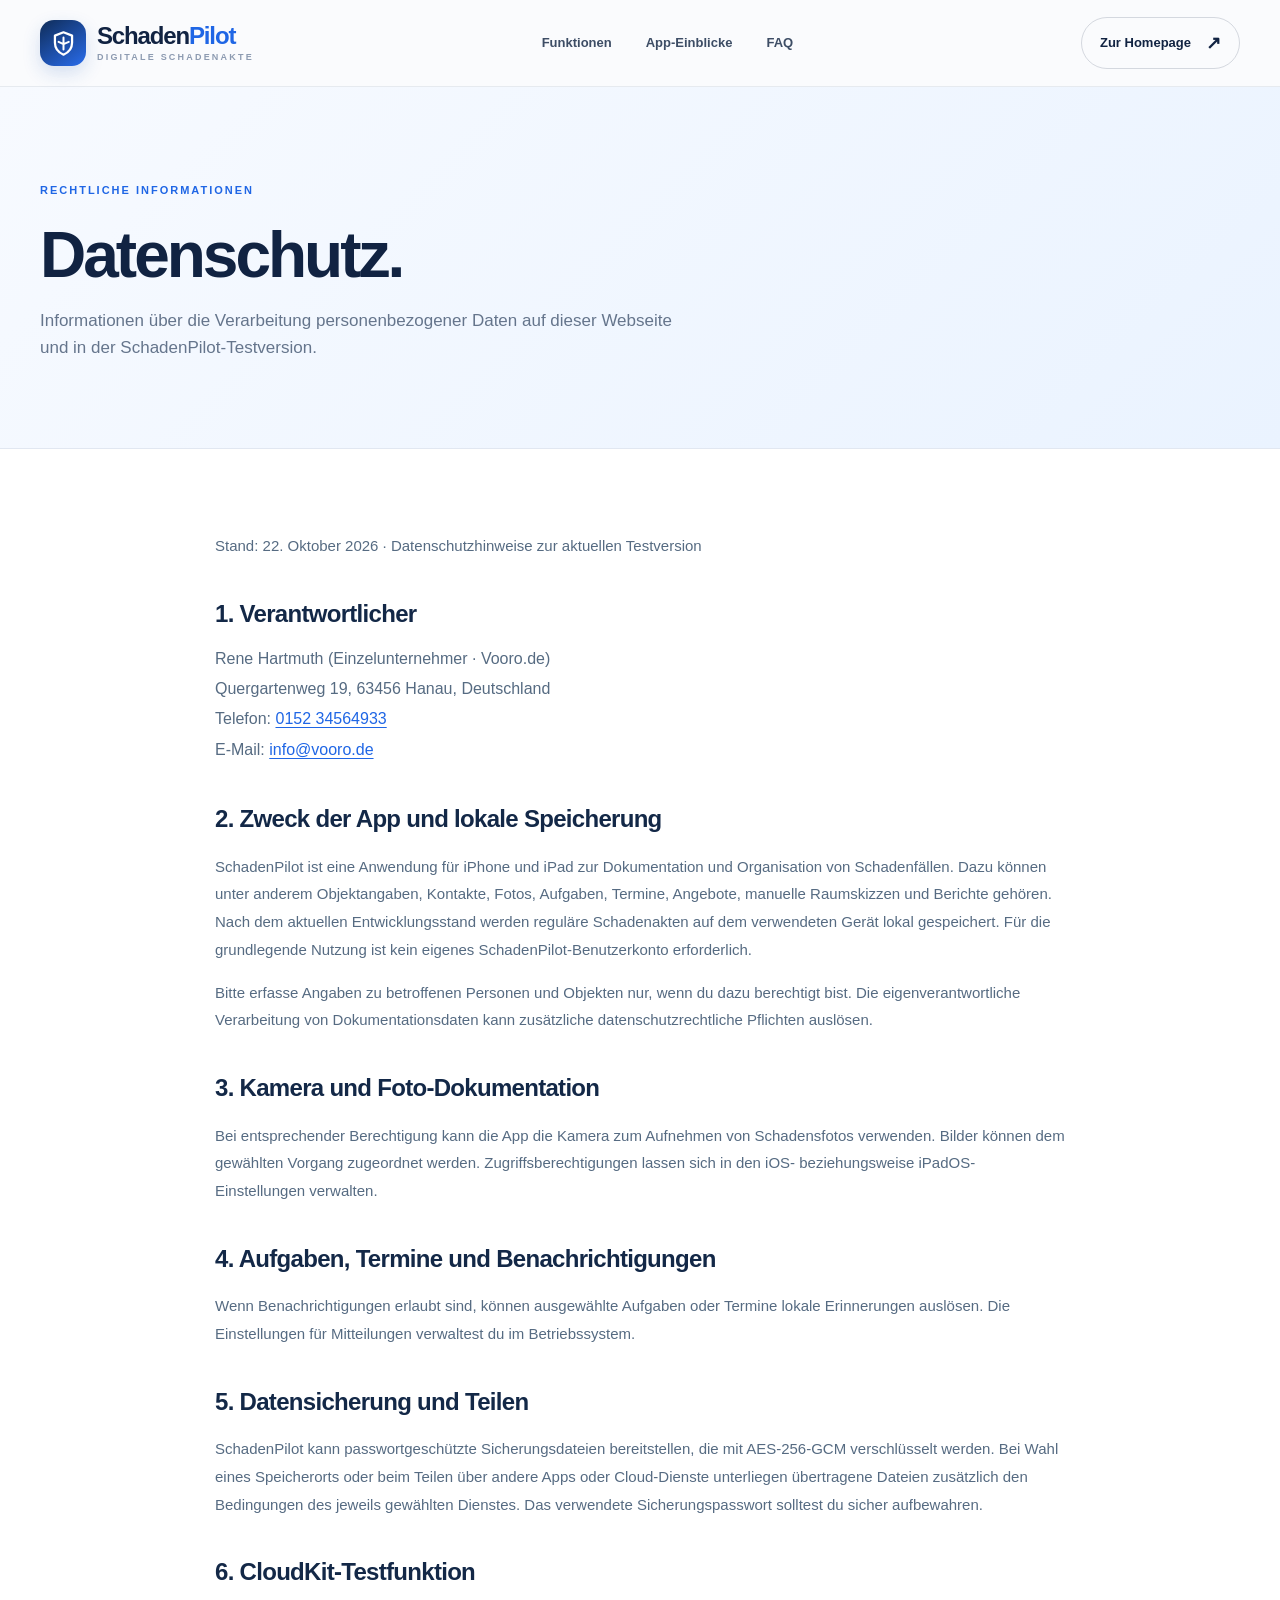
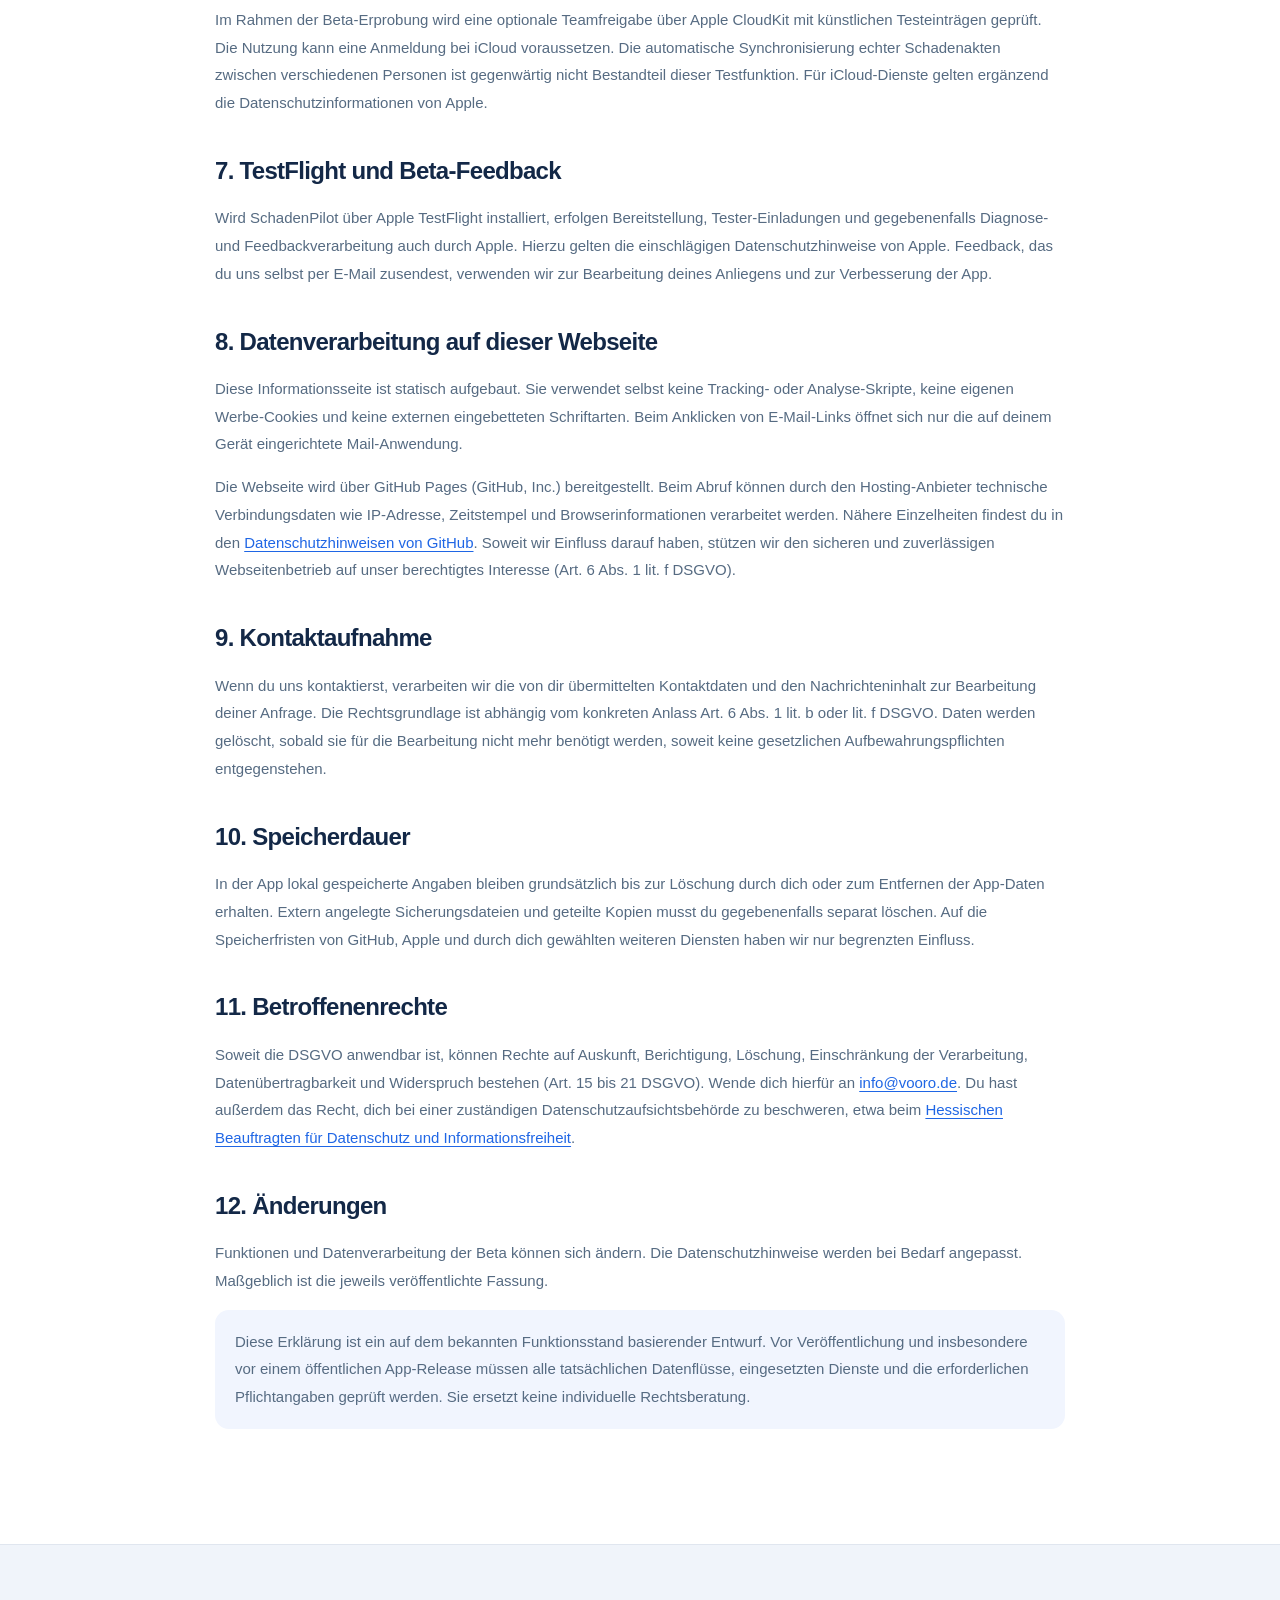
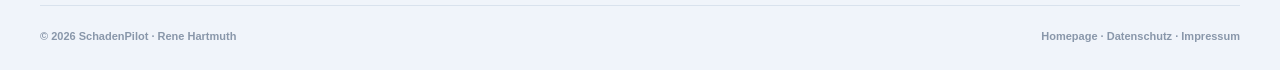
==== datenschutz.html @ d481fb81 "Add files via upload" ====
<!doctype html><html lang="de"><head><meta charset="utf-8"><meta name="viewport" content="width=device-width,initial-scale=1"><meta name="theme-color" content="#f6f8fc"><meta name="description" content="Datenschutzhinweise für die SchadenPilot-Webseite und die iPhone- und iPad-App."><link rel="icon" type="image/svg+xml" href="assets/icons/favicon.svg"><link rel="stylesheet" href="assets/styles.css"><title>Datenschutz | SchadenPilot</title></head><body>
<a class="skip-link" href="#main">Zum Inhalt springen</a><header class="site-header"><div class="shell header-inner"><a class="brand" href="index.html" aria-label="SchadenPilot Startseite"><span class="brand-mark"><svg viewBox="0 0 44 44" aria-hidden="true"><path d="M22 5 35 10v11c0 9-5.8 15-13 18C14.8 36 9 30 9 21V10L22 5Z" fill="none" stroke="currentColor" stroke-width="3.4" stroke-linejoin="round"/><path d="M22 13v18M14.5 19.5 22 23l8-3.5" fill="none" stroke="currentColor" stroke-width="3" stroke-linecap="round" stroke-linejoin="round"/></svg></span><span>Schaden<span class="brand-accent">Pilot</span><small>Digitale Schadenakte</small></span></a><nav class="desktop-nav" aria-label="Hauptnavigation"><a href="index.html#funktionen">Funktionen</a><a href="index.html#app-einblicke">App-Einblicke</a><a href="index.html#fragen">FAQ</a></nav><a class="header-cta" href="index.html">Zur Homepage <span aria-hidden="true">↗</span></a><button class="mobile-menu-button" aria-label="Menü öffnen" aria-controls="mobile-nav" aria-expanded="false"><span></span><span></span><span></span></button></div><nav class="mobile-nav" id="mobile-nav" aria-label="Mobile Navigation" hidden><a href="index.html">Startseite</a><a href="index.html#funktionen">Funktionen</a><a href="index.html#fragen">FAQ</a><a href="impressum.html">Impressum</a></nav></header>
<main id="main"><section class="legal-hero"><div class="shell"><span class="section-index">RECHTLICHE INFORMATIONEN</span><h1>Datenschutz.</h1><p>Informationen über die Verarbeitung personenbezogener Daten auf dieser Webseite und in der SchadenPilot-Testversion.</p></div></section><section class="legal-main"><div class="shell"><div class="legal-card"><p class="legal-meta">Stand: 22. Oktober 2026 · Datenschutzhinweise zur aktuellen Testversion</p><h2>1. Verantwortlicher</h2><address>Rene Hartmuth (Einzelunternehmer · Vooro.de)<br>Quergartenweg 19, 63456 Hanau, Deutschland<br>Telefon: <a href="tel:+4915234564933">0152 34564933</a><br>E-Mail: <a href="mailto:info@vooro.de">info@vooro.de</a></address>
<h2>2. Zweck der App und lokale Speicherung</h2><p>SchadenPilot ist eine Anwendung für iPhone und iPad zur Dokumentation und Organisation von Schadenfällen. Dazu können unter anderem Objektangaben, Kontakte, Fotos, Aufgaben, Termine, Angebote, manuelle Raumskizzen und Berichte gehören. Nach dem aktuellen Entwicklungsstand werden reguläre Schadenakten auf dem verwendeten Gerät lokal gespeichert. Für die grundlegende Nutzung ist kein eigenes SchadenPilot-Benutzerkonto erforderlich.</p><p>Bitte erfasse Angaben zu betroffenen Personen und Objekten nur, wenn du dazu berechtigt bist. Die eigenverantwortliche Verarbeitung von Dokumentationsdaten kann zusätzliche datenschutzrechtliche Pflichten auslösen.</p>
<h2>3. Kamera und Foto-Dokumentation</h2><p>Bei entsprechender Berechtigung kann die App die Kamera zum Aufnehmen von Schadensfotos verwenden. Bilder können dem gewählten Vorgang zugeordnet werden. Zugriffsberechtigungen lassen sich in den iOS- beziehungsweise iPadOS-Einstellungen verwalten.</p>
<h2>4. Aufgaben, Termine und Benachrichtigungen</h2><p>Wenn Benachrichtigungen erlaubt sind, können ausgewählte Aufgaben oder Termine lokale Erinnerungen auslösen. Die Einstellungen für Mitteilungen verwaltest du im Betriebssystem.</p>
<h2>5. Datensicherung und Teilen</h2><p>SchadenPilot kann passwortgeschützte Sicherungsdateien bereitstellen, die mit AES-256-GCM verschlüsselt werden. Bei Wahl eines Speicherorts oder beim Teilen über andere Apps oder Cloud-Dienste unterliegen übertragene Dateien zusätzlich den Bedingungen des jeweils gewählten Dienstes. Das verwendete Sicherungspasswort solltest du sicher aufbewahren.</p>
<h2>6. CloudKit-Testfunktion</h2><p>Im Rahmen der Beta-Erprobung wird eine optionale Teamfreigabe über Apple CloudKit mit künstlichen Testeinträgen geprüft. Die Nutzung kann eine Anmeldung bei iCloud voraussetzen. Die automatische Synchronisierung echter Schadenakten zwischen verschiedenen Personen ist gegenwärtig nicht Bestandteil dieser Testfunktion. Für iCloud-Dienste gelten ergänzend die Datenschutzinformationen von Apple.</p>
<h2>7. TestFlight und Beta-Feedback</h2><p>Wird SchadenPilot über Apple TestFlight installiert, erfolgen Bereitstellung, Tester-Einladungen und gegebenenfalls Diagnose- und Feedbackverarbeitung auch durch Apple. Hierzu gelten die einschlägigen Datenschutzhinweise von Apple. Feedback, das du uns selbst per E-Mail zusendest, verwenden wir zur Bearbeitung deines Anliegens und zur Verbesserung der App.</p>
<h2>8. Datenverarbeitung auf dieser Webseite</h2><p>Diese Informationsseite ist statisch aufgebaut. Sie verwendet selbst keine Tracking- oder Analyse-Skripte, keine eigenen Werbe-Cookies und keine externen eingebetteten Schriftarten. Beim Anklicken von E-Mail-Links öffnet sich nur die auf deinem Gerät eingerichtete Mail-Anwendung.</p><p>Die Webseite wird über GitHub Pages (GitHub, Inc.) bereitgestellt. Beim Abruf können durch den Hosting-Anbieter technische Verbindungsdaten wie IP-Adresse, Zeitstempel und Browserinformationen verarbeitet werden. Nähere Einzelheiten findest du in den <a href="https://docs.github.com/de/site-policy/privacy-policies/github-general-privacy-statement" rel="noopener noreferrer" target="_blank">Datenschutzhinweisen von GitHub</a>. Soweit wir Einfluss darauf haben, stützen wir den sicheren und zuverlässigen Webseitenbetrieb auf unser berechtigtes Interesse (Art. 6 Abs. 1 lit. f DSGVO).</p>
<h2>9. Kontaktaufnahme</h2><p>Wenn du uns kontaktierst, verarbeiten wir die von dir übermittelten Kontaktdaten und den Nachrichteninhalt zur Bearbeitung deiner Anfrage. Die Rechtsgrundlage ist abhängig vom konkreten Anlass Art. 6 Abs. 1 lit. b oder lit. f DSGVO. Daten werden gelöscht, sobald sie für die Bearbeitung nicht mehr benötigt werden, soweit keine gesetzlichen Aufbewahrungspflichten entgegenstehen.</p>
<h2>10. Speicherdauer</h2><p>In der App lokal gespeicherte Angaben bleiben grundsätzlich bis zur Löschung durch dich oder zum Entfernen der App-Daten erhalten. Extern angelegte Sicherungsdateien und geteilte Kopien musst du gegebenenfalls separat löschen. Auf die Speicherfristen von GitHub, Apple und durch dich gewählten weiteren Diensten haben wir nur begrenzten Einfluss.</p>
<h2>11. Betroffenenrechte</h2><p>Soweit die DSGVO anwendbar ist, können Rechte auf Auskunft, Berichtigung, Löschung, Einschränkung der Verarbeitung, Datenübertragbarkeit und Widerspruch bestehen (Art. 15 bis 21 DSGVO). Wende dich hierfür an <a href="mailto:info@vooro.de">info@vooro.de</a>. Du hast außerdem das Recht, dich bei einer zuständigen Datenschutzaufsichtsbehörde zu beschweren, etwa beim <a href="https://datenschutz.hessen.de/" target="_blank" rel="noopener noreferrer">Hessischen Beauftragten für Datenschutz und Informationsfreiheit</a>.</p>
<h2>12. Änderungen</h2><p>Funktionen und Datenverarbeitung der Beta können sich ändern. Die Datenschutzhinweise werden bei Bedarf angepasst. Maßgeblich ist die jeweils veröffentlichte Fassung.</p>
<p class="legal-note">Diese Erklärung ist ein auf dem bekannten Funktionsstand basierender Entwurf. Vor Veröffentlichung und insbesondere vor einem öffentlichen App-Release müssen alle tatsächlichen Datenflüsse, eingesetzten Dienste und die erforderlichen Pflichtangaben geprüft werden. Sie ersetzt keine individuelle Rechtsberatung.</p></div></div></section></main>
<footer class="site-footer"><div class="shell"><div class="footer-bottom"><span>© 2026 SchadenPilot · Rene Hartmuth</span><span><a href="index.html">Homepage</a> · <a href="datenschutz.html">Datenschutz</a> · <a href="impressum.html">Impressum</a></span></div></div></footer><script defer src="assets/app.js"></script></body></html>
---- assets/styles.css ----
:root{--ink:#112342;--ink-deep:#081d3c;--blue:#1f66e5;--blue-2:#4f91ff;--cyan:#0fb5d2;--mint:#32b68f;--paper:#f6f8fc;--white:#fff;--muted:#69788e;--border:#e0e6ef;--shadow:0 22px 65px rgba(24,48,82,.1);--radius:22px;--shell:1200px}
*{box-sizing:border-box}html{scroll-behavior:smooth;scroll-padding-top:96px}body{margin:0;background:var(--paper);color:var(--ink);font-family:Inter,ui-sans-serif,-apple-system,BlinkMacSystemFont,"Segoe UI",sans-serif;line-height:1.56;-webkit-font-smoothing:antialiased}body.menu-open{overflow:hidden}a{color:inherit;text-decoration:none}button,input{font:inherit}button{cursor:pointer}a:focus-visible,button:focus-visible,summary:focus-visible{outline:3px solid #33b6d8;outline-offset:4px}img{display:block;max-width:100%}.shell{width:min(calc(100% - 64px),var(--shell));margin-inline:auto}.skip-link{position:absolute;z-index:999;top:-70px;left:24px;padding:12px 22px;background:var(--ink);color:white}.skip-link:focus{top:12px}.site-header{position:sticky;top:0;z-index:30;border-bottom:1px solid rgba(12,38,76,.08);background:rgba(250,251,253,.92);backdrop-filter:blur(18px);-webkit-backdrop-filter:blur(18px)}.header-inner{display:flex;align-items:center;min-height:86px;gap:28px}.brand{display:inline-flex;gap:11px;align-items:center;flex-shrink:0;font-weight:850;font-size:24px;letter-spacing:-1.15px;line-height:1.1}.brand-mark{display:grid;place-items:center;color:#fff;background:linear-gradient(145deg,#0f2c58,#296ceb);height:46px;width:46px;border-radius:14px;box-shadow:0 7px 18px rgba(34,90,180,.18)}.brand-mark svg{height:29px;width:29px}.brand-accent{color:var(--blue)}.brand small{display:block;margin-top:4px;color:#8d9bb1;font-size:9px;text-transform:uppercase;letter-spacing:2.2px;font-weight:750}.desktop-nav{display:flex;gap:34px;align-items:center;margin:auto}.desktop-nav a{font-size:13px;font-weight:710;color:#3d4d65;transition:color .2s}.desktop-nav a:hover{color:var(--blue)}.header-cta{display:inline-flex;align-items:center;gap:15px;padding:11px 18px;border:1px solid rgba(17,35,66,.16);border-radius:50px;font-weight:750;font-size:13px;white-space:nowrap;transition:background .2s,color .2s}.header-cta:hover{background:var(--ink);color:white}.header-cta span{font-size:18px}.mobile-menu-button{display:none;border:1px solid var(--border);background:white;border-radius:12px;width:44px;height:44px;align-items:center;justify-content:center;flex-direction:column;gap:5px}.mobile-menu-button span{width:20px;height:2px;background:var(--ink);border-radius:2px}.mobile-nav[hidden]{display:none!important}.mobile-nav{background:white;padding:12px 30px 22px;border-top:1px solid var(--border);box-shadow:0 18px 30px rgba(10,34,77,.07)}.mobile-nav a{display:block;padding:14px 0;font-weight:750;border-bottom:1px solid #edf0f5}
.hero{position:relative;overflow:hidden;background:linear-gradient(145deg,#fbfcff 0%,#eff5ff 80%,#f6f8fc);padding:72px 0 22px}.hero::before{content:"";position:absolute;left:-150px;top:-200px;width:520px;height:520px;border-radius:50%;background:radial-gradient(circle,rgba(49,134,245,.09),transparent 70%);pointer-events:none}.hero-grid{display:grid;grid-template-columns:1fr 1fr;gap:35px;align-items:center;min-height:642px}.hero-copy{position:relative;z-index:2;padding-bottom:38px}.eyebrow,.section-index{font-size:11px;letter-spacing:2px;font-weight:850;color:var(--blue);text-transform:uppercase}.eyebrow{display:flex;align-items:center;gap:10px;flex-wrap:wrap}.signal-dot{width:8px;height:8px;border-radius:50%;background:#31b78e;box-shadow:0 0 0 5px rgba(49,183,142,.13)}.eyebrow-sep{opacity:.35}.hero h1{font-size:clamp(49px,5.5vw,84px);font-weight:870;letter-spacing:-5.3px;line-height:1.07;margin:29px 0 26px;white-space:nowrap}.hero h1 span{color:var(--blue)}.hero-lead{font-size:19px;line-height:1.75;color:#596b84;max-width:530px;margin:0 0 28px}.hero-actions{display:flex;flex-wrap:wrap;gap:13px;margin-bottom:40px}.button{display:inline-flex;align-items:center;justify-content:center;gap:14px;padding:16px 23px;border-radius:100px;font-weight:780;font-size:14px;transition:transform .18s,box-shadow .18s,background .18s;white-space:nowrap}.button:hover{transform:translateY(-2px)}.button-primary{background:var(--blue);color:white;box-shadow:0 12px 25px rgba(31,102,229,.2)}.button-primary:hover{background:#1354cb;box-shadow:0 15px 32px rgba(31,102,229,.3)}.button svg{height:19px;width:19px;fill:none;stroke:currentColor;stroke-width:2;stroke-linecap:round;stroke-linejoin:round}.button-plain{color:#234569;background:transparent;border:1px solid #d5dfe9}.button-plain:hover{background:white}.hero-credentials{display:flex;gap:13px 18px;flex-wrap:wrap;max-width:530px}.hero-credentials span{display:flex;gap:7px;align-items:center;font-size:12px;font-weight:660;color:#61728a}.hero-credentials i{width:17px;height:17px;border-radius:50%;font-style:normal;color:var(--mint);font-weight:900}.hero-art{position:relative;height:665px;border-radius:34px;overflow:hidden;background:radial-gradient(ellipse at 55% 30%,#2e70e7 0%,#184baf 43%,#0d2555 100%);isolation:isolate}.hero-art::before{content:"";position:absolute;inset:-30% -10% auto auto;width:480px;height:480px;border-radius:50%;border:90px solid rgba(255,255,255,.045)}.hero-art::after{content:"";position:absolute;right:-90px;bottom:-220px;width:410px;height:410px;border-radius:50%;background:#47a7ff;filter:blur(110px);opacity:.26}.hero-art-grid{position:absolute;inset:0;opacity:.17;background-image:linear-gradient(rgba(255,255,255,.14) 1px,transparent 1px),linear-gradient(90deg,rgba(255,255,255,.14) 1px,transparent 1px);background-size:46px 46px;mask-image:linear-gradient(90deg,transparent,#000)}.hero-ribbon{position:absolute;z-index:2;top:33px;left:26px;right:20px;font-size:10px;letter-spacing:2.6px;font-weight:850;color:#b7d4ff}.hero-ribbon span{color:#41c2ed;margin:0 8px}.device{position:relative;background:#141b25;padding:8px;border-radius:40px;box-shadow:0 27px 60px rgba(3,15,33,.32);overflow:hidden}.device::after{content:"";position:absolute;pointer-events:none;border:1px solid rgba(255,255,255,.29);border-radius:inherit;inset:1px}.device-screen{border-radius:32px;overflow:hidden;background:#f1f2f7}.device-screen img{width:100%;height:auto}.hero-device{position:absolute;z-index:3;top:90px;left:50%;transform:translateX(-50%) rotate(-4deg);width:276px;border-radius:37px}.hero-device .device-screen{border-radius:31px}.floating-note{position:absolute;z-index:5;display:flex;align-items:center;gap:11px;padding:13px 17px;background:rgba(255,255,255,.97);border-radius:16px;box-shadow:0 14px 50px rgba(8,17,39,.24);min-width:177px}.floating-note strong{display:block;font-size:12px;letter-spacing:-.2px;color:#162945}.floating-note small{display:block;font-size:10px;margin-top:2px;color:#758199}.note-top{top:205px;right:10px;transform:rotate(5deg)}.note-bottom{bottom:108px;left:0px;transform:rotate(-5deg)}.note-icon{width:32px;height:32px;border-radius:10px;display:grid;place-items:center;font-size:18px;font-weight:850}.note-icon-blue{background:#e8f0ff;color:#2665d5}.note-icon-mint{background:#e5faf2;color:#21ae83}.hero-art-caption{position:absolute;bottom:25px;right:26px;color:#8ebefc;font-size:9px;letter-spacing:2px;font-weight:830}.micro-divider{display:flex;align-items:center;gap:20px;padding:34px 0 9px;color:#8291a9;font-size:10px;font-weight:900;letter-spacing:2.5px}.micro-line{height:1px;flex:1;background:#dce5f1}
.section{padding:114px 0}.section-head{margin-bottom:46px}.section-head h2,.faq-intro h2,.privacy-wrap h2{font-size:clamp(38px,4.45vw,62px);line-height:1.13;letter-spacing:-2.8px;font-weight:845;margin:18px 0 0}.section-head h2 em,.faq-intro h2 em,.privacy-wrap h2 em{font-style:normal;color:var(--blue)}.section-head>p,.head-split>p{font-size:16px;line-height:1.8;color:#6a7890;max-width:440px;margin-top:20px}.head-split{display:flex;align-items:flex-end;justify-content:space-between;gap:50px}.head-split>p{margin-bottom:5px;max-width:370px}.section-benefits{background:white}.benefits-grid{display:grid;grid-template-columns:1.28fr 1fr 1fr;gap:18px}.benefit-card{position:relative;min-height:355px;border:1px solid var(--border);border-radius:26px;background:#f9fbff;padding:31px;display:flex;flex-direction:column;overflow:hidden}.benefit-featured{background:#eaf1fd;border-color:transparent}.benefit-card h3{margin:28px 0 11px;font-size:23px;line-height:1.23;letter-spacing:-.9px}.benefit-card p{color:#66788e;font-size:14px;line-height:1.75;margin:0;max-width:290px}.benefit-icon{display:grid;place-items:center;height:57px;width:57px;border-radius:17px}.benefit-icon svg{width:28px;height:28px;fill:none;stroke:currentColor;stroke-width:1.7;stroke-linejoin:round;stroke-linecap:round}.benefit-icon-blue{background:#d7e6fc;color:#1d60dd}.benefit-icon-cyan{background:#d9f7f8;color:#16a8bf}.benefit-icon-orange{background:#fff0e0;color:#f28d32}.feature-watermark{position:absolute;right:-20px;top:-95px;color:rgba(31,102,229,.05);font-size:260px;letter-spacing:-30px;font-weight:900;pointer-events:none}.feature-strip{display:flex;align-items:center;gap:10px;font-size:11px;font-weight:800;letter-spacing:.3px;color:#2b62b4;margin-top:auto;padding-top:26px}.feature-strip span{color:#a6bddb}
.section-functions{background:#f6f8fc}.function-grid{display:grid;grid-template-columns:1fr 1fr;gap:16px}.function-text,.function-visual{min-height:420px;border-radius:26px;overflow:hidden}.function-text{background:white;border:1px solid var(--border);padding:37px 40px;display:flex;flex-direction:column;align-items:flex-start}.function-count{font-size:12px;letter-spacing:2px;color:#a3b1c6;font-weight:900}.function-symbol{margin-top:45px;background:#edf4ff;color:var(--blue);height:55px;width:55px;display:grid;place-items:center;font-size:28px;border-radius:16px}.function-text h3{font-size:28px;line-height:1.2;letter-spacing:-1.1px;margin:19px 0 10px}.function-text p{font-size:15px;line-height:1.8;color:#697990;max-width:380px;margin:0}.function-detail{margin-top:auto;padding-top:24px;font-size:10px;font-weight:850;letter-spacing:2px;color:#4077cc}.function-visual{position:relative;display:flex;justify-content:center;align-items:flex-start;padding:25px 20px 0}.visual-blue{background:linear-gradient(150deg,#dae9ff,#b5d0ff)}.visual-lilac{background:linear-gradient(150deg,#e9e6ff,#c9cbfb)}.visual-mint{background:linear-gradient(140deg,#d9f5f4,#a9e1dc);align-items:center;padding:26px}.image-window{width:225px;max-width:90%;border-radius:28px 28px 0 0;border:7px solid #122a51;border-bottom:0;box-shadow:0 18px 35px rgba(11,40,78,.23);overflow:hidden;transform:translateY(15px)}.image-window img{width:100%;height:auto}.function-illustration{background:white;width:min(100%,405px);height:340px;border:1px solid rgba(9,59,64,.14);border-radius:21px;box-shadow:var(--shadow);padding:24px 28px;transform:rotate(-2deg)}.illus-head{display:flex;justify-content:space-between;font-size:10px;letter-spacing:1.9px;color:#7795a5;font-weight:900}.plan-art{display:grid;grid-template-columns:1fr 1fr;grid-template-rows:90px 90px;margin:27px auto 0;width:80%;max-width:270px;transform:rotate(2deg)}.room{display:grid;place-items:center;border:3px solid #153c54;background:#e7f5ff;position:relative;font-weight:750;color:#386678;font-size:14px}.room-a{grid-row:1/3}.room-b{border-left:0}.room-c{border-left:0;border-top:0;background:#eefaff}.mark-door{position:absolute;right:-4px;top:32px;height:31px;width:7px;background:#f99d58}.function-illustration p{color:#668092;font-size:12px;text-align:center;margin-top:22px;line-height:1.5}
.section-showcase{background:white}.showcase-panel{display:grid;grid-template-columns:.87fr 1.13fr;min-height:680px;background:#f1f5fc;border-radius:32px;overflow:hidden;border:1px solid #edf0f6}.showcase-control{padding:35px 32px 40px;display:flex;flex-direction:column}.tab-list{display:flex;flex-wrap:wrap;gap:9px}.showcase-tab{border:1px solid #dde5ef;background:white;color:#66748a;padding:9px 15px;font-size:12px;border-radius:30px;font-weight:750;transition:.2s}.showcase-tab:hover{border-color:#99b7e5;color:#1b55b8}.showcase-tab.active{background:#1d64e5;color:#fff;border-color:#1d64e5}.showcase-description{margin-top:auto;margin-bottom:40px}.showcase-number{font-size:12px;font-weight:850;letter-spacing:2px;color:#2471df}.showcase-description h3{font-size:clamp(31px,3vw,44px);line-height:1.13;letter-spacing:-1.9px;max-width:395px;margin:17px 0}.showcase-description p{font-size:15px;color:#63748e;line-height:1.8;max-width:345px}.view-points{display:flex;flex-wrap:wrap;gap:8px;margin-top:22px}.view-points span{border:1px solid #d6e0f0;background:white;border-radius:100px;padding:7px 10px;font-size:11px;color:#4d6390;font-weight:720}.showcase-actions{display:flex;align-items:center;gap:8px}.showcase-actions>span{margin-left:18px;color:#8493a8;font-weight:850;font-size:10px;letter-spacing:1.2px}.circle-control{display:grid;place-items:center;width:42px;height:42px;border-radius:50%;border:1px solid #cad6e6;color:#183b6f;background:#fff;font-size:24px;transition:background .2s,color .2s}.circle-control:hover{background:#1f66e5;color:white}.showcase-stage{position:relative;min-height:680px;background:linear-gradient(145deg,#122a58 0%,#2961ce 90%);overflow:hidden}.stage-oval{position:absolute;left:15%;top:-200px;width:640px;height:640px;border-radius:50%;border:92px solid rgba(255,255,255,.045)}.screenshot-front,.screenshot-back{position:absolute;top:62px;width:236px;transition:transform .25s}.screenshot-front{z-index:2;left:18%;transform:rotate(-6deg)}.screenshot-back{z-index:1;left:49%;top:128px;transform:rotate(8deg) scale(.87);opacity:.94}.screenshot-front .device-screen,.screenshot-back .device-screen{border-radius:32px}.stage-caption{position:absolute;bottom:24px;right:28px;font-size:10px;letter-spacing:2px;color:#afd2ff;font-weight:900}
.section-process{background:#f6f8fc}.process-grid{display:grid;grid-template-columns:repeat(3,1fr);gap:18px}.process-grid article{border-top:1px solid #bac9df;padding:24px 12px 0 2px}.step-digit{display:flex;justify-content:space-between;align-items:center;font-size:54px;line-height:1;font-weight:870;letter-spacing:-3px;color:#d7e3f3}.step-digit span{color:var(--blue);font-size:19px;letter-spacing:normal}.process-grid h3{font-size:24px;letter-spacing:-.8px;margin:45px 0 10px}.process-grid p{color:#697c92;font-size:14px;line-height:1.8;max-width:310px}
.privacy-section{padding:0 0 95px;background:#f6f8fc}.privacy-wrap{position:relative;isolation:isolate;display:grid;grid-template-columns:1.1fr .9fr;min-height:460px;overflow:hidden;background:linear-gradient(123deg,#0a2044 1%,#123d7e 85%);border-radius:32px}.privacy-copy{padding:71px 20px 70px 65px;position:relative;z-index:2}.section-index-light{color:#8ed4ff}.privacy-wrap h2{color:#fff;margin:20px 0}.privacy-wrap h2 em{color:#84b9ff}.privacy-copy>p{color:#b9cee9;line-height:1.75;font-size:15px;max-width:550px}.privacy-tags{display:flex;flex-wrap:wrap;gap:9px;max-width:540px;margin:25px 0}.privacy-tags span{border:1px solid rgba(255,255,255,.17);color:#d8eaff;font-size:11px;font-weight:730;padding:9px 12px;border-radius:30px}.text-arrow{display:inline-block;color:#92cdff;font-size:13px;font-weight:800;padding-top:8px}.text-arrow span{margin-left:9px}.text-arrow:hover{text-decoration:underline}.privacy-mark{position:relative;min-height:400px}.privacy-circle{position:absolute;border-radius:50%;border:1px solid rgba(255,255,255,.14)}.c1{width:550px;height:550px;right:-220px;top:-45px}.c2{width:360px;height:360px;right:-125px;top:40px}.privacy-shield{position:absolute;right:90px;top:100px;width:200px;height:250px;border-radius:48px;display:grid;place-items:center;background:linear-gradient(140deg,rgba(64,134,255,.3),rgba(255,255,255,.03));box-shadow:inset 0 0 0 1px rgba(255,255,255,.13),0 25px 60px rgba(0,0,0,.15);transform:rotate(9deg);color:#dbedff}.privacy-shield svg{width:110px}
.faq-section{background:white}.faq-layout{display:grid;grid-template-columns:.76fr 1.24fr;gap:85px}.faq-intro p{color:#738199;font-size:15px;max-width:270px;margin-top:25px}.faq-list{border-top:1px solid var(--border)}.faq-list details{border-bottom:1px solid var(--border);padding:0 0}.faq-list summary{display:flex;gap:15px;align-items:center;justify-content:space-between;list-style:none;padding:25px 0;font-weight:770;font-size:16px;cursor:pointer}.faq-list summary::-webkit-details-marker{display:none}.faq-list summary span{flex-shrink:0;width:29px;height:29px;border-radius:50%;background:#edf3ff;display:grid;place-items:center;color:var(--blue);font-size:19px;font-weight:600;transition:transform .2s}.faq-list details[open] summary span{transform:rotate(45deg)}.faq-list details p{margin:-4px 40px 25px 0;color:#6b798d;line-height:1.8;font-size:14px}
.closing-section{background:white;padding-top:0}.closing-panel{position:relative;overflow:hidden;border-radius:30px;padding:60px 65px;background:linear-gradient(115deg,#1b63df,#1342a8 86%);color:white;display:flex;justify-content:space-between;align-items:end;gap:30px;isolation:isolate}.closing-decoration{z-index:-1;position:absolute;top:-290px;right:60px;width:580px;height:580px;border:100px solid rgba(255,255,255,.07);border-radius:50%}.closing-panel h2{font-size:clamp(36px,4.1vw,58px);letter-spacing:-2.5px;line-height:1.17;margin:20px 0}.closing-panel p{font-size:15px;line-height:1.75;color:#d6e4ff;max-width:475px}.button-white{background:white;color:#173767;margin-top:14px}.button-white:hover{background:#eff5ff}.closing-aside{display:flex;flex-direction:column;max-width:205px;border-top:1px solid rgba(255,255,255,.32);padding-top:15px;gap:6px;color:#e2eafa;font-size:12px}.closing-aside strong{font-size:13px;color:white}
.site-footer{padding:60px 0 25px;background:#f0f4fa;border-top:1px solid var(--border)}.footer-main{display:flex;justify-content:space-between;gap:50px;padding-bottom:65px}.footer-brand{max-width:350px}.footer-brand p{margin-top:22px;color:#8492a6;line-height:1.7;font-size:14px}.footer-links{display:flex;gap:85px}.footer-links>div{display:flex;flex-direction:column;gap:11px}.footer-links strong{margin-bottom:10px;font-size:13px}.footer-links a{color:#667790;font-size:13px;transition:color .2s}.footer-links a:hover{color:#1f66e5}.footer-bottom{border-top:1px solid #d9e2ed;display:flex;justify-content:space-between;gap:20px;padding-top:22px;font-size:11px;color:#8997aa;font-weight:650}.footer-sep{padding:0 8px}
/* Legal pages reuse the same header and the same design language. */
.legal-hero{background:linear-gradient(135deg,#f7faff,#eaf3ff);padding:90px 0 70px;border-bottom:1px solid #e1e7f1}.legal-hero h1{font-size:clamp(42px,5vw,68px);letter-spacing:-3px;line-height:1.1;margin:18px 0}.legal-hero p{max-width:650px;color:#65758c;font-size:17px}.legal-main{background:white;padding:68px 0 100px}.legal-card{max-width:850px;margin:auto;background:white}.legal-card h2{font-size:24px;letter-spacing:-.7px;color:#132847;margin:35px 0 11px}.legal-card h3{font-size:18px;margin:24px 0 8px}.legal-card p,.legal-card li{color:#566b82;font-size:15px;line-height:1.85}.legal-card a{color:#1f66e5;text-decoration:underline;text-underline-offset:3px}.legal-card ul{padding-left:22px}.legal-meta{margin-bottom:26px;color:#8a97a8;font-size:12px}.legal-card address{font-style:normal;color:#566b82;line-height:1.9}.legal-note{border-radius:14px;background:#f1f5fe;padding:18px 20px;font-size:14px;color:#3d5777}
@media(max-width:1120px){.hero h1{font-size:clamp(48px,5vw,72px)}.desktop-nav{gap:18px}.hero-art{height:625px}.hero-device{width:259px}.note-top{right:-20px}.note-bottom{left:-14px}.showcase-panel{grid-template-columns:1fr 1.1fr}.screenshot-front{left:12%}.screenshot-back{left:45%}}
@media(max-width:840px){.shell{width:min(calc(100% - 42px),var(--shell))}.header-inner{min-height:74px}.desktop-nav,.header-cta{display:none}.mobile-menu-button{display:flex;margin-left:auto}.hero{padding-top:50px}.hero-grid{grid-template-columns:1fr;gap:30px;min-height:0}.hero-copy{padding:5px 0 0}.hero h1{font-size:clamp(50px,8vw,80px)}.hero-lead{max-width:660px}.hero-art{height:610px;max-width:620px;width:100%;margin:auto}.hero-device{width:270px}.note-top{right:15px}.note-bottom{left:20px}.micro-divider{padding-top:30px}.section{padding:82px 0}.head-split{display:block}.head-split>p{max-width:650px}.benefits-grid{grid-template-columns:1fr 1fr}.benefit-featured{grid-column:1/-1;min-height:300px}.benefit-card{min-height:315px}.showcase-panel{grid-template-columns:1fr}.showcase-control{min-height:320px}.showcase-description{margin-top:40px;margin-bottom:25px}.showcase-stage{min-height:650px}.screenshot-front{left:23%}.screenshot-back{left:55%}.privacy-copy{padding:56px 0 56px 40px}.privacy-shield{right:25px;top:120px;width:150px;height:200px}.privacy-shield svg{width:88px}.faq-layout{grid-template-columns:1fr;gap:40px}.faq-intro p{max-width:100%}.closing-aside{display:none}.footer-links{gap:50px}}
@media(max-width:600px){.shell{width:min(calc(100% - 36px),var(--shell))}.brand{font-size:20px}.brand-mark{height:41px;width:41px;border-radius:12px}.brand-mark svg{height:25px;width:25px}.hero{padding:36px 0 5px}.eyebrow{font-size:9px;letter-spacing:1.3px;gap:8px}.hero h1{font-size:clamp(42px,10.5vw,59px);letter-spacing:-2.9px;white-space:normal;line-height:1.12;margin:25px 0 20px}.hero-lead{font-size:16px;line-height:1.72}.hero-actions{gap:9px;margin-bottom:27px}.button{padding:14px 18px;font-size:12px}.hero-credentials{gap:9px 16px}.hero-credentials span{font-size:11px}.hero-art{height:540px;border-radius:24px}.hero-device{width:235px;top:69px}.hero-ribbon{font-size:7px;letter-spacing:1.6px;top:23px;left:18px}.note-top{right:1px;top:160px;min-width:145px;padding:9px 10px}.note-bottom{left:2px;bottom:88px;min-width:150px;padding:9px 10px}.floating-note strong{font-size:10px}.floating-note small{font-size:9px}.note-icon{width:27px;height:27px;font-size:15px}.hero-art-caption{font-size:7px;bottom:18px;right:15px}.micro-divider{gap:11px;font-size:8px;letter-spacing:1.4px}.section{padding:73px 0}.section-head{margin-bottom:32px}.section-head h2,.faq-intro h2,.privacy-wrap h2{font-size:clamp(35px,8.3vw,48px);letter-spacing:-1.8px}.section-head>p,.head-split>p{font-size:14px}.benefits-grid{grid-template-columns:1fr;gap:13px}.benefit-card,.benefit-featured{grid-column:auto;min-height:265px;padding:25px}.benefit-card h3{font-size:23px;margin:20px 0 8px}.benefit-card p{font-size:14px}.function-grid{grid-template-columns:1fr;gap:12px}.function-text,.function-visual{min-height:360px}.function-text{padding:25px 28px}.function-symbol{margin-top:22px}.function-text h3{font-size:27px}.function-visual:nth-child(3){order:4}.function-text:nth-child(4){order:3}.function-text:nth-child(5){order:5}.function-visual:nth-child(6){order:6}.image-window{width:210px}.showcase-panel{border-radius:22px}.showcase-control{padding:27px 24px}.tab-list{gap:6px}.showcase-tab{padding:8px 11px;font-size:11px}.showcase-description{margin-top:40px}.showcase-description h3{font-size:37px}.showcase-stage{min-height:560px}.screenshot-front{width:205px;left:8%;top:48px}.screenshot-back{width:205px;left:43%;top:105px}.stage-caption{font-size:7px}.process-grid{grid-template-columns:1fr;gap:25px}.process-grid article{padding-top:16px}.step-digit{font-size:42px}.process-grid h3{margin:15px 0 5px;font-size:22px}.process-grid p{margin:0}.privacy-section{padding-bottom:70px}.privacy-wrap{grid-template-columns:1fr;min-height:0;border-radius:23px}.privacy-copy{padding:44px 27px 45px}.privacy-copy>p{font-size:14px}.privacy-mark{display:none}.faq-list summary{font-size:14px;padding:19px 0}.faq-list details p{font-size:13px}.closing-panel{border-radius:22px;display:block;padding:40px 27px}.closing-panel h2{font-size:37px;letter-spacing:-1.8px}.closing-panel p{font-size:14px}.footer-main{flex-direction:column;gap:30px;padding-bottom:34px}.footer-links{gap:30px;flex-wrap:wrap}.footer-bottom{flex-direction:column;gap:5px}.legal-hero{padding:65px 0 50px}.legal-hero h1{font-size:44px;letter-spacing:-1.8px}.legal-main{padding:43px 0 70px}}
@media(max-width:385px){.hero h1{font-size:39px}.hero-art{height:500px}.hero-device{width:207px}.note-top{right:-7px}.note-bottom{left:-6px}.screenshot-front{left:3%}.screenshot-back{left:39%}.showcase-stage{min-height:520px}.function-illustration{padding:18px;height:320px}.footer-links{gap:25px}}
@media(prefers-reduced-motion:reduce){html{scroll-behavior:auto}*,*::before,*::after{animation-duration:.01ms!important;transition-duration:.01ms!important}}
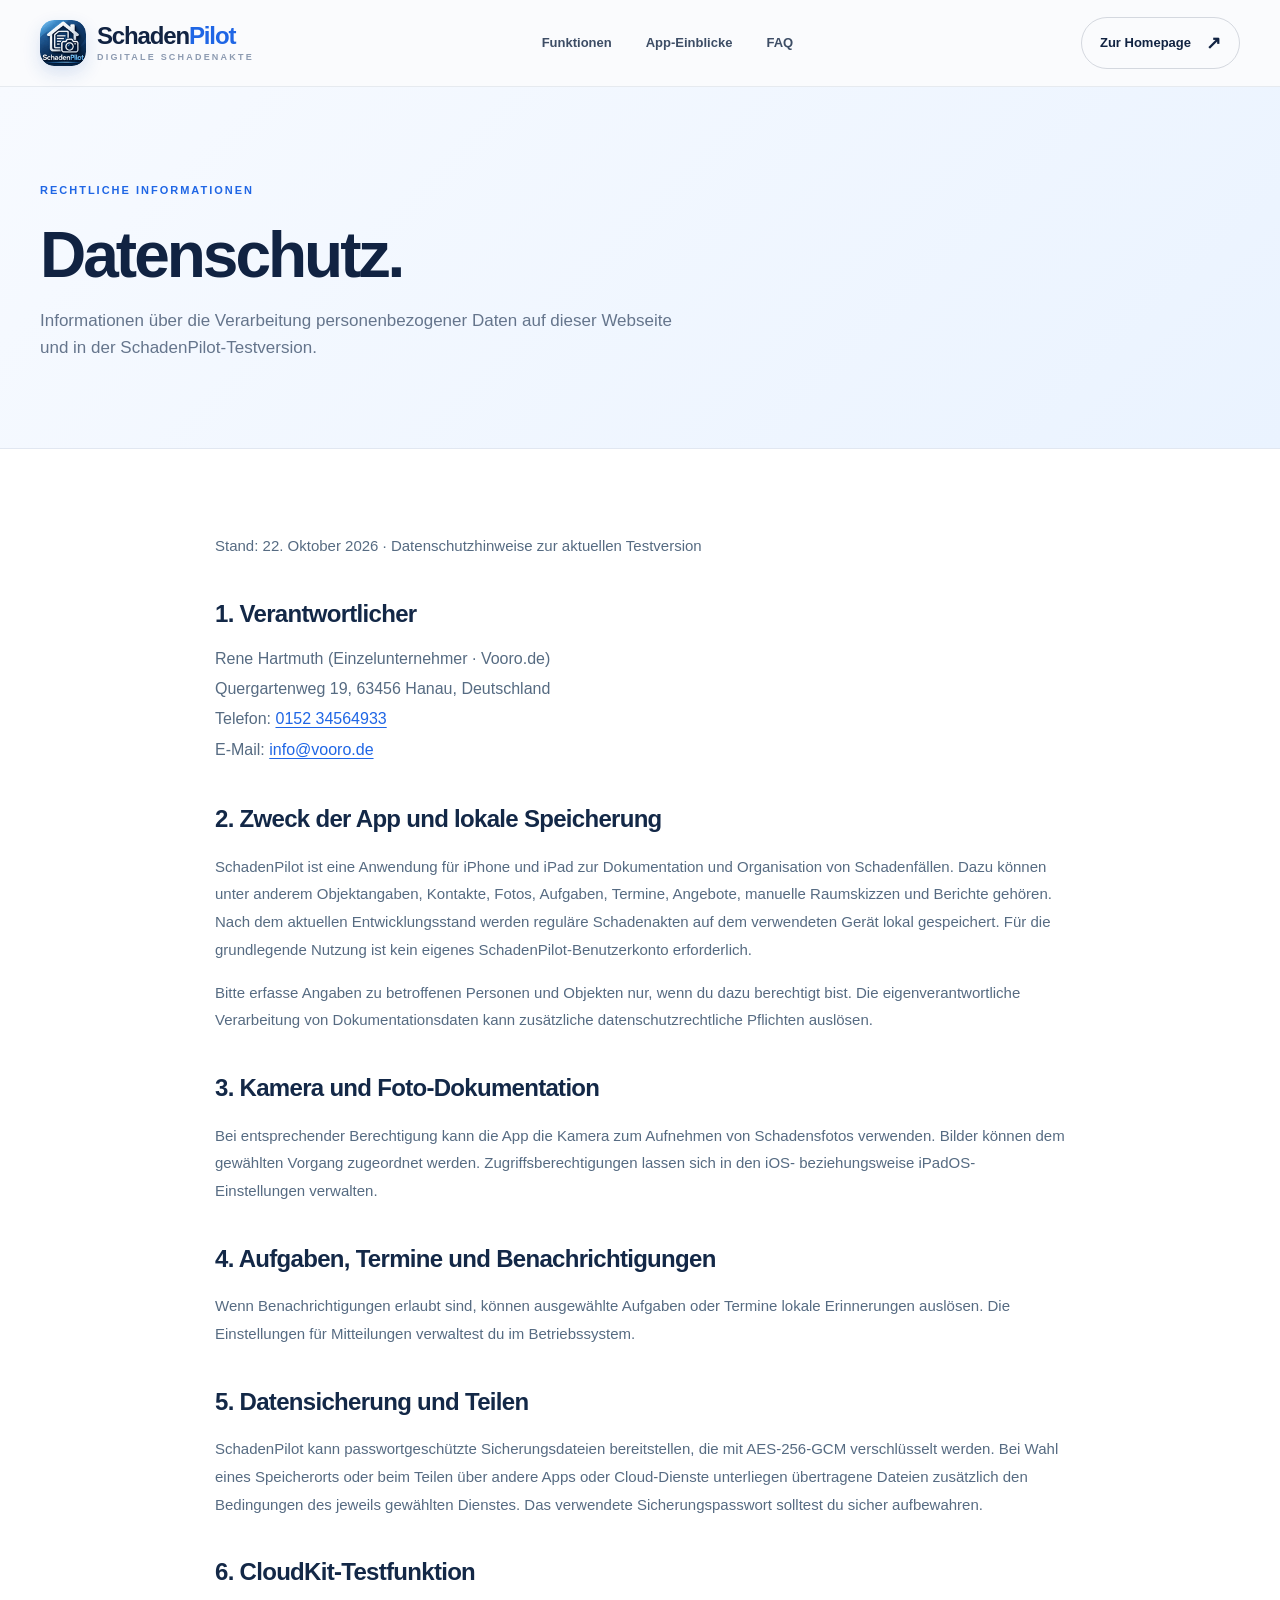
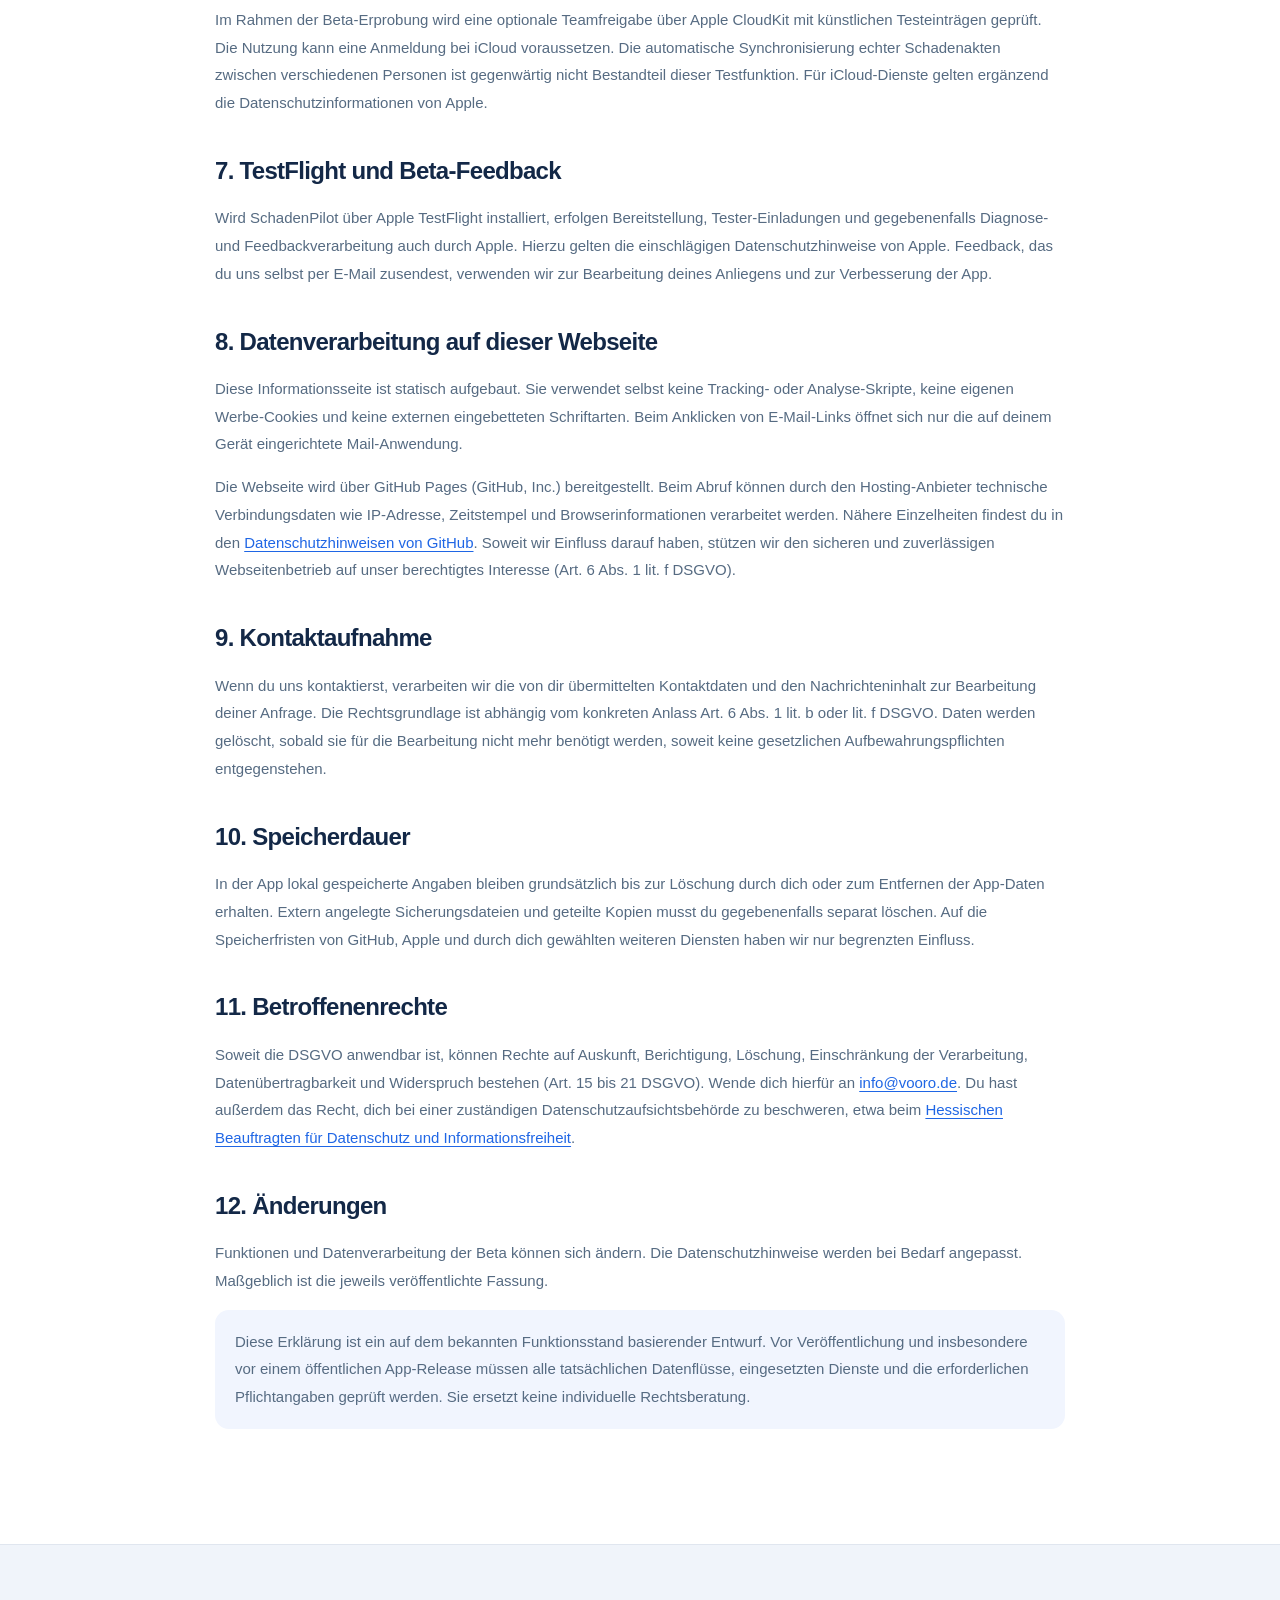
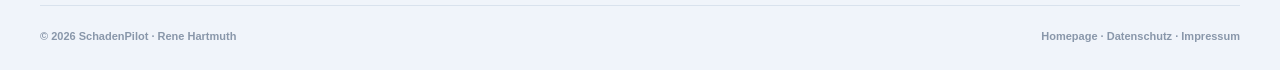
==== commit 5d8de7c7: "SchadenPilot: Original-App-Icon für Website-Logo und Favicon übernehmen" ====
--- a/datenschutz.html
+++ b/datenschutz.html
@@ -1,5 +1,5 @@
-<!doctype html><html lang="de"><head><meta charset="utf-8"><meta name="viewport" content="width=device-width,initial-scale=1"><meta name="theme-color" content="#f6f8fc"><meta name="description" content="Datenschutzhinweise für die SchadenPilot-Webseite und die iPhone- und iPad-App."><link rel="icon" type="image/svg+xml" href="assets/icons/favicon.svg"><link rel="stylesheet" href="assets/styles.css"><title>Datenschutz | SchadenPilot</title></head><body>
-<a class="skip-link" href="#main">Zum Inhalt springen</a><header class="site-header"><div class="shell header-inner"><a class="brand" href="index.html" aria-label="SchadenPilot Startseite"><span class="brand-mark"><svg viewBox="0 0 44 44" aria-hidden="true"><path d="M22 5 35 10v11c0 9-5.8 15-13 18C14.8 36 9 30 9 21V10L22 5Z" fill="none" stroke="currentColor" stroke-width="3.4" stroke-linejoin="round"/><path d="M22 13v18M14.5 19.5 22 23l8-3.5" fill="none" stroke="currentColor" stroke-width="3" stroke-linecap="round" stroke-linejoin="round"/></svg></span><span>Schaden<span class="brand-accent">Pilot</span><small>Digitale Schadenakte</small></span></a><nav class="desktop-nav" aria-label="Hauptnavigation"><a href="index.html#funktionen">Funktionen</a><a href="index.html#app-einblicke">App-Einblicke</a><a href="index.html#fragen">FAQ</a></nav><a class="header-cta" href="index.html">Zur Homepage <span aria-hidden="true">↗</span></a><button class="mobile-menu-button" aria-label="Menü öffnen" aria-controls="mobile-nav" aria-expanded="false"><span></span><span></span><span></span></button></div><nav class="mobile-nav" id="mobile-nav" aria-label="Mobile Navigation" hidden><a href="index.html">Startseite</a><a href="index.html#funktionen">Funktionen</a><a href="index.html#fragen">FAQ</a><a href="impressum.html">Impressum</a></nav></header>
+<!doctype html><html lang="de"><head><meta charset="utf-8"><meta name="viewport" content="width=device-width,initial-scale=1"><meta name="theme-color" content="#f6f8fc"><meta name="description" content="Datenschutzhinweise für die SchadenPilot-Webseite und die iPhone- und iPad-App."><link rel="icon" type="image/png" href="assets/images/schadenpilot-app-icon.png"><link rel="stylesheet" href="assets/styles.css"><title>Datenschutz | SchadenPilot</title></head><body>
+<a class="skip-link" href="#main">Zum Inhalt springen</a><header class="site-header"><div class="shell header-inner"><a class="brand" href="index.html" aria-label="SchadenPilot Startseite"><span class="brand-mark"><img src="assets/images/schadenpilot-app-icon.png" alt="" width="46" height="46" loading="eager"></span><span>Schaden<span class="brand-accent">Pilot</span><small>Digitale Schadenakte</small></span></a><nav class="desktop-nav" aria-label="Hauptnavigation"><a href="index.html#funktionen">Funktionen</a><a href="index.html#app-einblicke">App-Einblicke</a><a href="index.html#fragen">FAQ</a></nav><a class="header-cta" href="index.html">Zur Homepage <span aria-hidden="true">↗</span></a><button class="mobile-menu-button" aria-label="Menü öffnen" aria-controls="mobile-nav" aria-expanded="false"><span></span><span></span><span></span></button></div><nav class="mobile-nav" id="mobile-nav" aria-label="Mobile Navigation" hidden><a href="index.html">Startseite</a><a href="index.html#funktionen">Funktionen</a><a href="index.html#fragen">FAQ</a><a href="impressum.html">Impressum</a></nav></header>
 <main id="main"><section class="legal-hero"><div class="shell"><span class="section-index">RECHTLICHE INFORMATIONEN</span><h1>Datenschutz.</h1><p>Informationen über die Verarbeitung personenbezogener Daten auf dieser Webseite und in der SchadenPilot-Testversion.</p></div></section><section class="legal-main"><div class="shell"><div class="legal-card"><p class="legal-meta">Stand: 22. Oktober 2026 · Datenschutzhinweise zur aktuellen Testversion</p><h2>1. Verantwortlicher</h2><address>Rene Hartmuth (Einzelunternehmer · Vooro.de)<br>Quergartenweg 19, 63456 Hanau, Deutschland<br>Telefon: <a href="tel:+4915234564933">0152 34564933</a><br>E-Mail: <a href="mailto:info@vooro.de">info@vooro.de</a></address>
 <h2>2. Zweck der App und lokale Speicherung</h2><p>SchadenPilot ist eine Anwendung für iPhone und iPad zur Dokumentation und Organisation von Schadenfällen. Dazu können unter anderem Objektangaben, Kontakte, Fotos, Aufgaben, Termine, Angebote, manuelle Raumskizzen und Berichte gehören. Nach dem aktuellen Entwicklungsstand werden reguläre Schadenakten auf dem verwendeten Gerät lokal gespeichert. Für die grundlegende Nutzung ist kein eigenes SchadenPilot-Benutzerkonto erforderlich.</p><p>Bitte erfasse Angaben zu betroffenen Personen und Objekten nur, wenn du dazu berechtigt bist. Die eigenverantwortliche Verarbeitung von Dokumentationsdaten kann zusätzliche datenschutzrechtliche Pflichten auslösen.</p>
 <h2>3. Kamera und Foto-Dokumentation</h2><p>Bei entsprechender Berechtigung kann die App die Kamera zum Aufnehmen von Schadensfotos verwenden. Bilder können dem gewählten Vorgang zugeordnet werden. Zugriffsberechtigungen lassen sich in den iOS- beziehungsweise iPadOS-Einstellungen verwalten.</p>
--- a/assets/styles.css
+++ b/assets/styles.css
@@ -16,3 +16,7 @@
 @media(max-width:600px){.shell{width:min(calc(100% - 36px),var(--shell))}.brand{font-size:20px}.brand-mark{height:41px;width:41px;border-radius:12px}.brand-mark svg{height:25px;width:25px}.hero{padding:36px 0 5px}.eyebrow{font-size:9px;letter-spacing:1.3px;gap:8px}.hero h1{font-size:clamp(42px,10.5vw,59px);letter-spacing:-2.9px;white-space:normal;line-height:1.12;margin:25px 0 20px}.hero-lead{font-size:16px;line-height:1.72}.hero-actions{gap:9px;margin-bottom:27px}.button{padding:14px 18px;font-size:12px}.hero-credentials{gap:9px 16px}.hero-credentials span{font-size:11px}.hero-art{height:540px;border-radius:24px}.hero-device{width:235px;top:69px}.hero-ribbon{font-size:7px;letter-spacing:1.6px;top:23px;left:18px}.note-top{right:1px;top:160px;min-width:145px;padding:9px 10px}.note-bottom{left:2px;bottom:88px;min-width:150px;padding:9px 10px}.floating-note strong{font-size:10px}.floating-note small{font-size:9px}.note-icon{width:27px;height:27px;font-size:15px}.hero-art-caption{font-size:7px;bottom:18px;right:15px}.micro-divider{gap:11px;font-size:8px;letter-spacing:1.4px}.section{padding:73px 0}.section-head{margin-bottom:32px}.section-head h2,.faq-intro h2,.privacy-wrap h2{font-size:clamp(35px,8.3vw,48px);letter-spacing:-1.8px}.section-head>p,.head-split>p{font-size:14px}.benefits-grid{grid-template-columns:1fr;gap:13px}.benefit-card,.benefit-featured{grid-column:auto;min-height:265px;padding:25px}.benefit-card h3{font-size:23px;margin:20px 0 8px}.benefit-card p{font-size:14px}.function-grid{grid-template-columns:1fr;gap:12px}.function-text,.function-visual{min-height:360px}.function-text{padding:25px 28px}.function-symbol{margin-top:22px}.function-text h3{font-size:27px}.function-visual:nth-child(3){order:4}.function-text:nth-child(4){order:3}.function-text:nth-child(5){order:5}.function-visual:nth-child(6){order:6}.image-window{width:210px}.showcase-panel{border-radius:22px}.showcase-control{padding:27px 24px}.tab-list{gap:6px}.showcase-tab{padding:8px 11px;font-size:11px}.showcase-description{margin-top:40px}.showcase-description h3{font-size:37px}.showcase-stage{min-height:560px}.screenshot-front{width:205px;left:8%;top:48px}.screenshot-back{width:205px;left:43%;top:105px}.stage-caption{font-size:7px}.process-grid{grid-template-columns:1fr;gap:25px}.process-grid article{padding-top:16px}.step-digit{font-size:42px}.process-grid h3{margin:15px 0 5px;font-size:22px}.process-grid p{margin:0}.privacy-section{padding-bottom:70px}.privacy-wrap{grid-template-columns:1fr;min-height:0;border-radius:23px}.privacy-copy{padding:44px 27px 45px}.privacy-copy>p{font-size:14px}.privacy-mark{display:none}.faq-list summary{font-size:14px;padding:19px 0}.faq-list details p{font-size:13px}.closing-panel{border-radius:22px;display:block;padding:40px 27px}.closing-panel h2{font-size:37px;letter-spacing:-1.8px}.closing-panel p{font-size:14px}.footer-main{flex-direction:column;gap:30px;padding-bottom:34px}.footer-links{gap:30px;flex-wrap:wrap}.footer-bottom{flex-direction:column;gap:5px}.legal-hero{padding:65px 0 50px}.legal-hero h1{font-size:44px;letter-spacing:-1.8px}.legal-main{padding:43px 0 70px}}
 @media(max-width:385px){.hero h1{font-size:39px}.hero-art{height:500px}.hero-device{width:207px}.note-top{right:-7px}.note-bottom{left:-6px}.screenshot-front{left:3%}.screenshot-back{left:39%}.showcase-stage{min-height:520px}.function-illustration{padding:18px;height:320px}.footer-links{gap:25px}}
 @media(prefers-reduced-motion:reduce){html{scroll-behavior:auto}*,*::before,*::after{animation-duration:.01ms!important;transition-duration:.01ms!important}}
+
+/* Originales SchadenPilot App-Icon statt des bisherigen Schild-SVG. */
+.brand-mark{background:transparent;box-shadow:0 7px 18px rgba(34,90,180,.16);overflow:hidden}
+.brand-mark img{display:block;width:100%;height:100%;object-fit:cover;border-radius:14px}
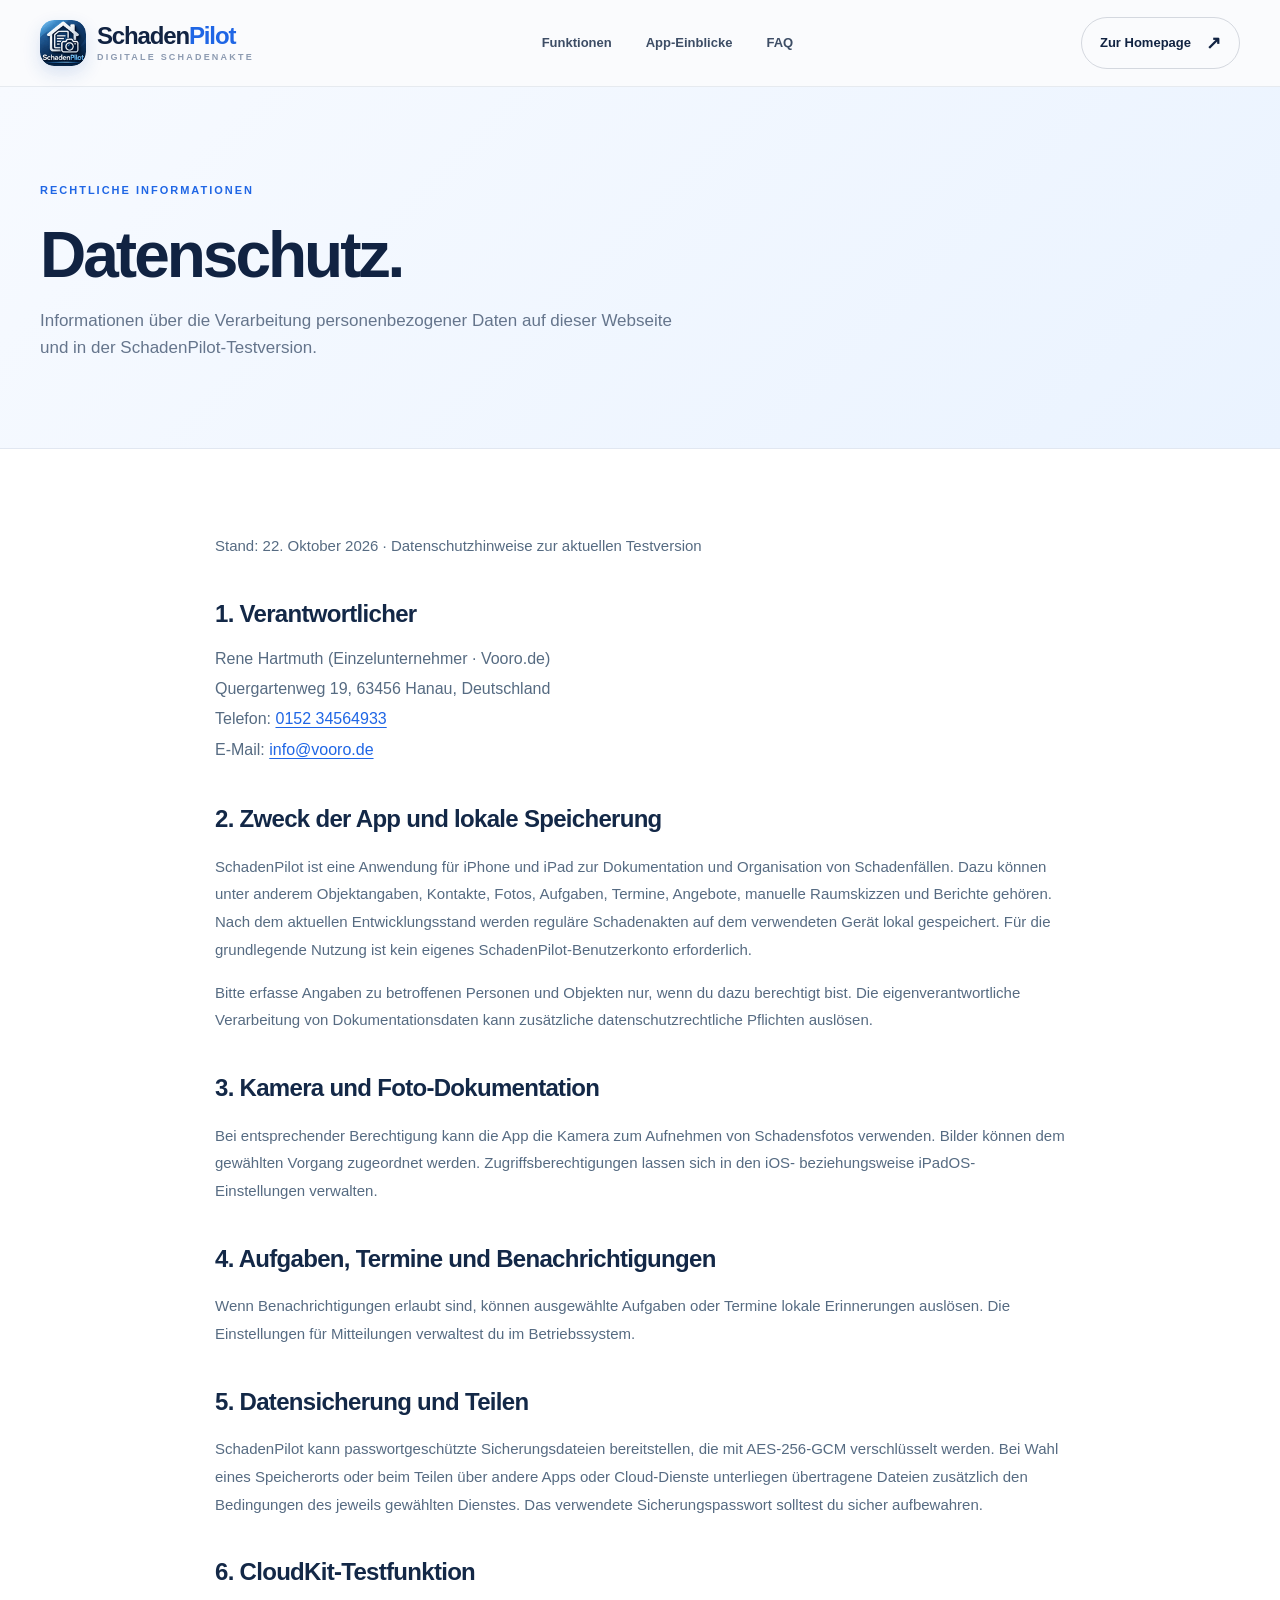
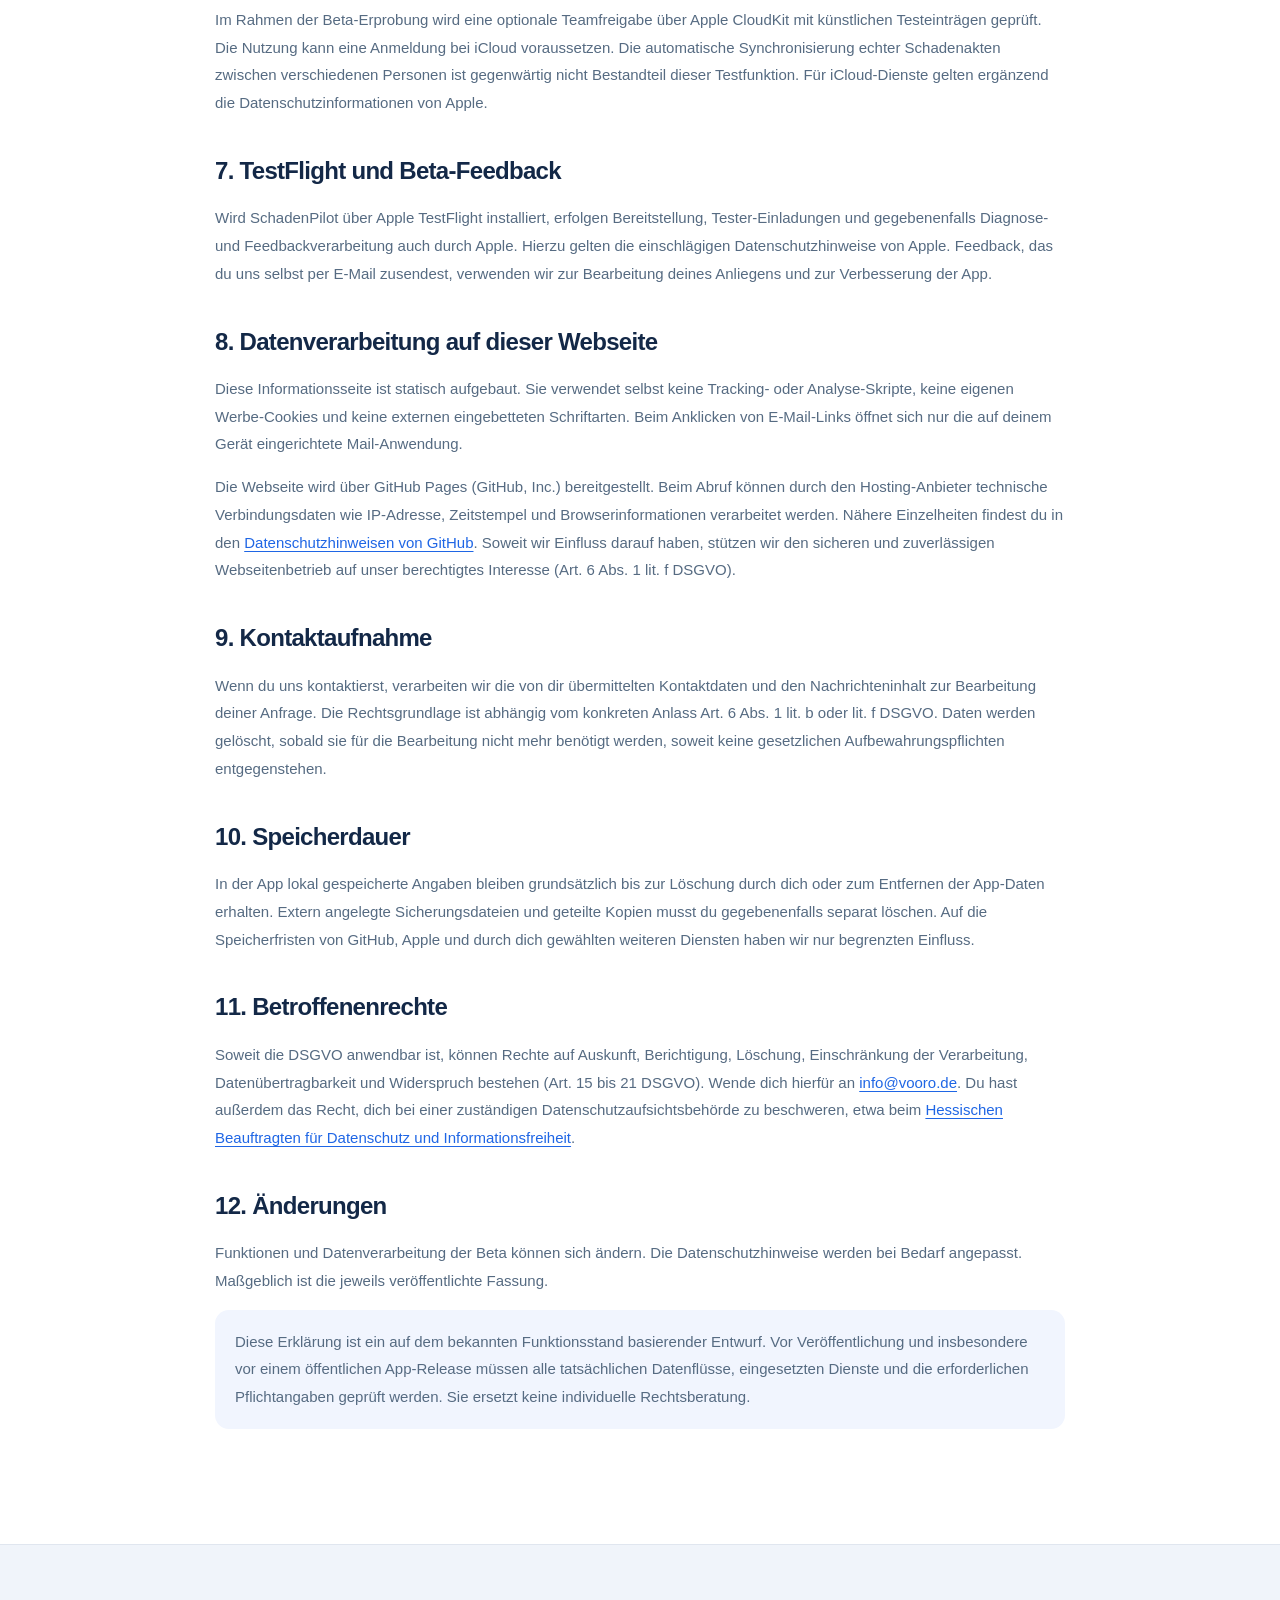
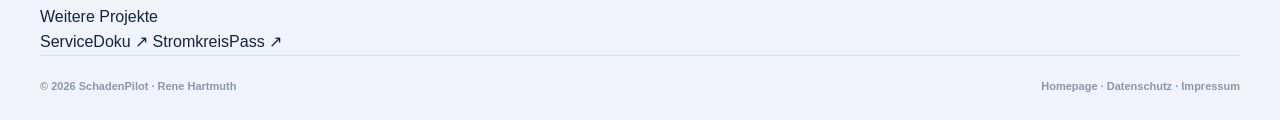
==== commit 5c08e751: "Weitere Projekte im Footer verlinken" ====
--- a/datenschutz.html
+++ b/datenschutz.html
@@ -13,4 +13,11 @@
 <h2>11. Betroffenenrechte</h2><p>Soweit die DSGVO anwendbar ist, können Rechte auf Auskunft, Berichtigung, Löschung, Einschränkung der Verarbeitung, Datenübertragbarkeit und Widerspruch bestehen (Art. 15 bis 21 DSGVO). Wende dich hierfür an <a href="mailto:info@vooro.de">info@vooro.de</a>. Du hast außerdem das Recht, dich bei einer zuständigen Datenschutzaufsichtsbehörde zu beschweren, etwa beim <a href="https://datenschutz.hessen.de/" target="_blank" rel="noopener noreferrer">Hessischen Beauftragten für Datenschutz und Informationsfreiheit</a>.</p>
 <h2>12. Änderungen</h2><p>Funktionen und Datenverarbeitung der Beta können sich ändern. Die Datenschutzhinweise werden bei Bedarf angepasst. Maßgeblich ist die jeweils veröffentlichte Fassung.</p>
 <p class="legal-note">Diese Erklärung ist ein auf dem bekannten Funktionsstand basierender Entwurf. Vor Veröffentlichung und insbesondere vor einem öffentlichen App-Release müssen alle tatsächlichen Datenflüsse, eingesetzten Dienste und die erforderlichen Pflichtangaben geprüft werden. Sie ersetzt keine individuelle Rechtsberatung.</p></div></div></section></main>
-<footer class="site-footer"><div class="shell"><div class="footer-bottom"><span>© 2026 SchadenPilot · Rene Hartmuth</span><span><a href="index.html">Homepage</a> · <a href="datenschutz.html">Datenschutz</a> · <a href="impressum.html">Impressum</a></span></div></div></footer><script defer src="assets/app.js"></script></body></html>
+<footer class="site-footer"><div class="shell"><nav class="other-projects" aria-label="Weitere Projekte">
+  <span class="other-projects-label">Weitere Projekte</span>
+  <div class="other-projects-links">
+    <a href="https://rhartmuth.github.io/servicedoku-website/" target="_blank" rel="noopener noreferrer">ServiceDoku <span aria-hidden="true">↗</span></a>
+    <a href="https://rhartmuth.github.io/stromkreispass-website/start.html" target="_blank" rel="noopener noreferrer">StromkreisPass <span aria-hidden="true">↗</span></a>
+  </div>
+</nav>
+<div class="footer-bottom"><span>© 2026 SchadenPilot · Rene Hartmuth</span><span><a href="index.html">Homepage</a> · <a href="datenschutz.html">Datenschutz</a> · <a href="impressum.html">Impressum</a></span></div></div></footer><script defer src="assets/app.js"></script></body></html>
--- a/assets/styles.css
+++ b/assets/styles.css
@@ -1,6 +1,6 @@
 :root{--ink:#112342;--ink-deep:#081d3c;--blue:#1f66e5;--blue-2:#4f91ff;--cyan:#0fb5d2;--mint:#32b68f;--paper:#f6f8fc;--white:#fff;--muted:#69788e;--border:#e0e6ef;--shadow:0 22px 65px rgba(24,48,82,.1);--radius:22px;--shell:1200px}
 *{box-sizing:border-box}html{scroll-behavior:smooth;scroll-padding-top:96px}body{margin:0;background:var(--paper);color:var(--ink);font-family:Inter,ui-sans-serif,-apple-system,BlinkMacSystemFont,"Segoe UI",sans-serif;line-height:1.56;-webkit-font-smoothing:antialiased}body.menu-open{overflow:hidden}a{color:inherit;text-decoration:none}button,input{font:inherit}button{cursor:pointer}a:focus-visible,button:focus-visible,summary:focus-visible{outline:3px solid #33b6d8;outline-offset:4px}img{display:block;max-width:100%}.shell{width:min(calc(100% - 64px),var(--shell));margin-inline:auto}.skip-link{position:absolute;z-index:999;top:-70px;left:24px;padding:12px 22px;background:var(--ink);color:white}.skip-link:focus{top:12px}.site-header{position:sticky;top:0;z-index:30;border-bottom:1px solid rgba(12,38,76,.08);background:rgba(250,251,253,.92);backdrop-filter:blur(18px);-webkit-backdrop-filter:blur(18px)}.header-inner{display:flex;align-items:center;min-height:86px;gap:28px}.brand{display:inline-flex;gap:11px;align-items:center;flex-shrink:0;font-weight:850;font-size:24px;letter-spacing:-1.15px;line-height:1.1}.brand-mark{display:grid;place-items:center;color:#fff;background:linear-gradient(145deg,#0f2c58,#296ceb);height:46px;width:46px;border-radius:14px;box-shadow:0 7px 18px rgba(34,90,180,.18)}.brand-mark svg{height:29px;width:29px}.brand-accent{color:var(--blue)}.brand small{display:block;margin-top:4px;color:#8d9bb1;font-size:9px;text-transform:uppercase;letter-spacing:2.2px;font-weight:750}.desktop-nav{display:flex;gap:34px;align-items:center;margin:auto}.desktop-nav a{font-size:13px;font-weight:710;color:#3d4d65;transition:color .2s}.desktop-nav a:hover{color:var(--blue)}.header-cta{display:inline-flex;align-items:center;gap:15px;padding:11px 18px;border:1px solid rgba(17,35,66,.16);border-radius:50px;font-weight:750;font-size:13px;white-space:nowrap;transition:background .2s,color .2s}.header-cta:hover{background:var(--ink);color:white}.header-cta span{font-size:18px}.mobile-menu-button{display:none;border:1px solid var(--border);background:white;border-radius:12px;width:44px;height:44px;align-items:center;justify-content:center;flex-direction:column;gap:5px}.mobile-menu-button span{width:20px;height:2px;background:var(--ink);border-radius:2px}.mobile-nav[hidden]{display:none!important}.mobile-nav{background:white;padding:12px 30px 22px;border-top:1px solid var(--border);box-shadow:0 18px 30px rgba(10,34,77,.07)}.mobile-nav a{display:block;padding:14px 0;font-weight:750;border-bottom:1px solid #edf0f5}
-.hero{position:relative;overflow:hidden;background:linear-gradient(145deg,#fbfcff 0%,#eff5ff 80%,#f6f8fc);padding:72px 0 22px}.hero::before{content:"";position:absolute;left:-150px;top:-200px;width:520px;height:520px;border-radius:50%;background:radial-gradient(circle,rgba(49,134,245,.09),transparent 70%);pointer-events:none}.hero-grid{display:grid;grid-template-columns:1fr 1fr;gap:35px;align-items:center;min-height:642px}.hero-copy{position:relative;z-index:2;padding-bottom:38px}.eyebrow,.section-index{font-size:11px;letter-spacing:2px;font-weight:850;color:var(--blue);text-transform:uppercase}.eyebrow{display:flex;align-items:center;gap:10px;flex-wrap:wrap}.signal-dot{width:8px;height:8px;border-radius:50%;background:#31b78e;box-shadow:0 0 0 5px rgba(49,183,142,.13)}.eyebrow-sep{opacity:.35}.hero h1{font-size:clamp(49px,5.5vw,84px);font-weight:870;letter-spacing:-5.3px;line-height:1.07;margin:29px 0 26px;white-space:nowrap}.hero h1 span{color:var(--blue)}.hero-lead{font-size:19px;line-height:1.75;color:#596b84;max-width:530px;margin:0 0 28px}.hero-actions{display:flex;flex-wrap:wrap;gap:13px;margin-bottom:40px}.button{display:inline-flex;align-items:center;justify-content:center;gap:14px;padding:16px 23px;border-radius:100px;font-weight:780;font-size:14px;transition:transform .18s,box-shadow .18s,background .18s;white-space:nowrap}.button:hover{transform:translateY(-2px)}.button-primary{background:var(--blue);color:white;box-shadow:0 12px 25px rgba(31,102,229,.2)}.button-primary:hover{background:#1354cb;box-shadow:0 15px 32px rgba(31,102,229,.3)}.button svg{height:19px;width:19px;fill:none;stroke:currentColor;stroke-width:2;stroke-linecap:round;stroke-linejoin:round}.button-plain{color:#234569;background:transparent;border:1px solid #d5dfe9}.button-plain:hover{background:white}.hero-credentials{display:flex;gap:13px 18px;flex-wrap:wrap;max-width:530px}.hero-credentials span{display:flex;gap:7px;align-items:center;font-size:12px;font-weight:660;color:#61728a}.hero-credentials i{width:17px;height:17px;border-radius:50%;font-style:normal;color:var(--mint);font-weight:900}.hero-art{position:relative;height:665px;border-radius:34px;overflow:hidden;background:radial-gradient(ellipse at 55% 30%,#2e70e7 0%,#184baf 43%,#0d2555 100%);isolation:isolate}.hero-art::before{content:"";position:absolute;inset:-30% -10% auto auto;width:480px;height:480px;border-radius:50%;border:90px solid rgba(255,255,255,.045)}.hero-art::after{content:"";position:absolute;right:-90px;bottom:-220px;width:410px;height:410px;border-radius:50%;background:#47a7ff;filter:blur(110px);opacity:.26}.hero-art-grid{position:absolute;inset:0;opacity:.17;background-image:linear-gradient(rgba(255,255,255,.14) 1px,transparent 1px),linear-gradient(90deg,rgba(255,255,255,.14) 1px,transparent 1px);background-size:46px 46px;mask-image:linear-gradient(90deg,transparent,#000)}.hero-ribbon{position:absolute;z-index:2;top:33px;left:26px;right:20px;font-size:10px;letter-spacing:2.6px;font-weight:850;color:#b7d4ff}.hero-ribbon span{color:#41c2ed;margin:0 8px}.device{position:relative;background:#141b25;padding:8px;border-radius:40px;box-shadow:0 27px 60px rgba(3,15,33,.32);overflow:hidden}.device::after{content:"";position:absolute;pointer-events:none;border:1px solid rgba(255,255,255,.29);border-radius:inherit;inset:1px}.device-screen{border-radius:32px;overflow:hidden;background:#f1f2f7}.device-screen img{width:100%;height:auto}.hero-device{position:absolute;z-index:3;top:90px;left:50%;transform:translateX(-50%) rotate(-4deg);width:276px;border-radius:37px}.hero-device .device-screen{border-radius:31px}.floating-note{position:absolute;z-index:5;display:flex;align-items:center;gap:11px;padding:13px 17px;background:rgba(255,255,255,.97);border-radius:16px;box-shadow:0 14px 50px rgba(8,17,39,.24);min-width:177px}.floating-note strong{display:block;font-size:12px;letter-spacing:-.2px;color:#162945}.floating-note small{display:block;font-size:10px;margin-top:2px;color:#758199}.note-top{top:205px;right:10px;transform:rotate(5deg)}.note-bottom{bottom:108px;left:0px;transform:rotate(-5deg)}.note-icon{width:32px;height:32px;border-radius:10px;display:grid;place-items:center;font-size:18px;font-weight:850}.note-icon-blue{background:#e8f0ff;color:#2665d5}.note-icon-mint{background:#e5faf2;color:#21ae83}.hero-art-caption{position:absolute;bottom:25px;right:26px;color:#8ebefc;font-size:9px;letter-spacing:2px;font-weight:830}.micro-divider{display:flex;align-items:center;gap:20px;padding:34px 0 9px;color:#8291a9;font-size:10px;font-weight:900;letter-spacing:2.5px}.micro-line{height:1px;flex:1;background:#dce5f1}
+.hero{position:relative;overflow:hidden;background:linear-gradient(145deg,#fbfcff 0%,#eff5ff 80%,#f6f8fc);padding:72px 0 22px}.hero::before{content:"";position:absolute;left:-150px;top:-200px;width:520px;height:520px;border-radius:50%;background:radial-gradient(circle,rgba(49,134,245,.09),transparent 70%);pointer-events:none}.hero-grid{display:grid;grid-template-columns:1fr 1fr;gap:35px;align-items:center;min-height:642px}.hero-copy{position:relative;z-index:2;padding-bottom:38px}.eyebrow,.section-index{font-size:11px;letter-spacing:2px;font-weight:850;color:var(--blue);text-transform:uppercase}.eyebrow{display:flex;align-items:center;gap:10px;flex-wrap:wrap}.signal-dot{width:8px;height:8px;border-radius:50%;background:#31b78e;box-shadow:0 0 0 5px rgba(49,183,142,.13)}.eyebrow-sep{opacity:.35}.hero h1{font-size:clamp(49px,5.5vw,84px);font-weight:850;letter-spacing:-0.035em;line-height:1.13;margin:29px 0 26px;white-space:normal;overflow-wrap:normal}.hero h1 span{color:var(--blue)}.hero-lead{font-size:19px;line-height:1.75;color:#596b84;max-width:530px;margin:0 0 28px}.hero-actions{display:flex;flex-wrap:wrap;gap:13px;margin-bottom:40px}.button{display:inline-flex;align-items:center;justify-content:center;gap:14px;padding:16px 23px;border-radius:100px;font-weight:780;font-size:14px;transition:transform .18s,box-shadow .18s,background .18s;white-space:nowrap}.button:hover{transform:translateY(-2px)}.button-primary{background:var(--blue);color:white;box-shadow:0 12px 25px rgba(31,102,229,.2)}.button-primary:hover{background:#1354cb;box-shadow:0 15px 32px rgba(31,102,229,.3)}.button svg{height:19px;width:19px;fill:none;stroke:currentColor;stroke-width:2;stroke-linecap:round;stroke-linejoin:round}.button-plain{color:#234569;background:transparent;border:1px solid #d5dfe9}.button-plain:hover{background:white}.hero-credentials{display:flex;gap:13px 18px;flex-wrap:wrap;max-width:530px}.hero-credentials span{display:flex;gap:7px;align-items:center;font-size:12px;font-weight:660;color:#61728a}.hero-credentials i{width:17px;height:17px;border-radius:50%;font-style:normal;color:var(--mint);font-weight:900}.hero-art{position:relative;height:665px;border-radius:34px;overflow:hidden;background:radial-gradient(ellipse at 55% 30%,#2e70e7 0%,#184baf 43%,#0d2555 100%);isolation:isolate}.hero-art::before{content:"";position:absolute;inset:-30% -10% auto auto;width:480px;height:480px;border-radius:50%;border:90px solid rgba(255,255,255,.045)}.hero-art::after{content:"";position:absolute;right:-90px;bottom:-220px;width:410px;height:410px;border-radius:50%;background:#47a7ff;filter:blur(110px);opacity:.26}.hero-art-grid{position:absolute;inset:0;opacity:.17;background-image:linear-gradient(rgba(255,255,255,.14) 1px,transparent 1px),linear-gradient(90deg,rgba(255,255,255,.14) 1px,transparent 1px);background-size:46px 46px;mask-image:linear-gradient(90deg,transparent,#000)}.hero-ribbon{position:absolute;z-index:2;top:33px;left:26px;right:20px;font-size:10px;letter-spacing:2.6px;font-weight:850;color:#b7d4ff}.hero-ribbon span{color:#41c2ed;margin:0 8px}.device{position:relative;background:#141b25;padding:8px;border-radius:40px;box-shadow:0 27px 60px rgba(3,15,33,.32);overflow:hidden}.device::after{content:"";position:absolute;pointer-events:none;border:1px solid rgba(255,255,255,.29);border-radius:inherit;inset:1px}.device-screen{border-radius:32px;overflow:hidden;background:#f1f2f7}.device-screen img{width:100%;height:auto}.hero-device{position:absolute;z-index:3;top:90px;left:50%;transform:translateX(-50%) rotate(-4deg);width:276px;border-radius:37px}.hero-device .device-screen{border-radius:31px}.floating-note{position:absolute;z-index:5;display:flex;align-items:center;gap:11px;padding:13px 17px;background:rgba(255,255,255,.97);border-radius:16px;box-shadow:0 14px 50px rgba(8,17,39,.24);min-width:177px}.floating-note strong{display:block;font-size:12px;letter-spacing:-.2px;color:#162945}.floating-note small{display:block;font-size:10px;margin-top:2px;color:#758199}.note-top{top:205px;right:10px;transform:rotate(5deg)}.note-bottom{bottom:108px;left:0px;transform:rotate(-5deg)}.note-icon{width:32px;height:32px;border-radius:10px;display:grid;place-items:center;font-size:18px;font-weight:850}.note-icon-blue{background:#e8f0ff;color:#2665d5}.note-icon-mint{background:#e5faf2;color:#21ae83}.hero-art-caption{position:absolute;bottom:25px;right:26px;color:#8ebefc;font-size:9px;letter-spacing:2px;font-weight:830}.micro-divider{display:flex;align-items:center;gap:20px;padding:34px 0 9px;color:#8291a9;font-size:10px;font-weight:900;letter-spacing:2.5px}.micro-line{height:1px;flex:1;background:#dce5f1}
 .section{padding:114px 0}.section-head{margin-bottom:46px}.section-head h2,.faq-intro h2,.privacy-wrap h2{font-size:clamp(38px,4.45vw,62px);line-height:1.13;letter-spacing:-2.8px;font-weight:845;margin:18px 0 0}.section-head h2 em,.faq-intro h2 em,.privacy-wrap h2 em{font-style:normal;color:var(--blue)}.section-head>p,.head-split>p{font-size:16px;line-height:1.8;color:#6a7890;max-width:440px;margin-top:20px}.head-split{display:flex;align-items:flex-end;justify-content:space-between;gap:50px}.head-split>p{margin-bottom:5px;max-width:370px}.section-benefits{background:white}.benefits-grid{display:grid;grid-template-columns:1.28fr 1fr 1fr;gap:18px}.benefit-card{position:relative;min-height:355px;border:1px solid var(--border);border-radius:26px;background:#f9fbff;padding:31px;display:flex;flex-direction:column;overflow:hidden}.benefit-featured{background:#eaf1fd;border-color:transparent}.benefit-card h3{margin:28px 0 11px;font-size:23px;line-height:1.23;letter-spacing:-.9px}.benefit-card p{color:#66788e;font-size:14px;line-height:1.75;margin:0;max-width:290px}.benefit-icon{display:grid;place-items:center;height:57px;width:57px;border-radius:17px}.benefit-icon svg{width:28px;height:28px;fill:none;stroke:currentColor;stroke-width:1.7;stroke-linejoin:round;stroke-linecap:round}.benefit-icon-blue{background:#d7e6fc;color:#1d60dd}.benefit-icon-cyan{background:#d9f7f8;color:#16a8bf}.benefit-icon-orange{background:#fff0e0;color:#f28d32}.feature-watermark{position:absolute;right:-20px;top:-95px;color:rgba(31,102,229,.05);font-size:260px;letter-spacing:-30px;font-weight:900;pointer-events:none}.feature-strip{display:flex;align-items:center;gap:10px;font-size:11px;font-weight:800;letter-spacing:.3px;color:#2b62b4;margin-top:auto;padding-top:26px}.feature-strip span{color:#a6bddb}
 .section-functions{background:#f6f8fc}.function-grid{display:grid;grid-template-columns:1fr 1fr;gap:16px}.function-text,.function-visual{min-height:420px;border-radius:26px;overflow:hidden}.function-text{background:white;border:1px solid var(--border);padding:37px 40px;display:flex;flex-direction:column;align-items:flex-start}.function-count{font-size:12px;letter-spacing:2px;color:#a3b1c6;font-weight:900}.function-symbol{margin-top:45px;background:#edf4ff;color:var(--blue);height:55px;width:55px;display:grid;place-items:center;font-size:28px;border-radius:16px}.function-text h3{font-size:28px;line-height:1.2;letter-spacing:-1.1px;margin:19px 0 10px}.function-text p{font-size:15px;line-height:1.8;color:#697990;max-width:380px;margin:0}.function-detail{margin-top:auto;padding-top:24px;font-size:10px;font-weight:850;letter-spacing:2px;color:#4077cc}.function-visual{position:relative;display:flex;justify-content:center;align-items:flex-start;padding:25px 20px 0}.visual-blue{background:linear-gradient(150deg,#dae9ff,#b5d0ff)}.visual-lilac{background:linear-gradient(150deg,#e9e6ff,#c9cbfb)}.visual-mint{background:linear-gradient(140deg,#d9f5f4,#a9e1dc);align-items:center;padding:26px}.image-window{width:225px;max-width:90%;border-radius:28px 28px 0 0;border:7px solid #122a51;border-bottom:0;box-shadow:0 18px 35px rgba(11,40,78,.23);overflow:hidden;transform:translateY(15px)}.image-window img{width:100%;height:auto}.function-illustration{background:white;width:min(100%,405px);height:340px;border:1px solid rgba(9,59,64,.14);border-radius:21px;box-shadow:var(--shadow);padding:24px 28px;transform:rotate(-2deg)}.illus-head{display:flex;justify-content:space-between;font-size:10px;letter-spacing:1.9px;color:#7795a5;font-weight:900}.plan-art{display:grid;grid-template-columns:1fr 1fr;grid-template-rows:90px 90px;margin:27px auto 0;width:80%;max-width:270px;transform:rotate(2deg)}.room{display:grid;place-items:center;border:3px solid #153c54;background:#e7f5ff;position:relative;font-weight:750;color:#386678;font-size:14px}.room-a{grid-row:1/3}.room-b{border-left:0}.room-c{border-left:0;border-top:0;background:#eefaff}.mark-door{position:absolute;right:-4px;top:32px;height:31px;width:7px;background:#f99d58}.function-illustration p{color:#668092;font-size:12px;text-align:center;margin-top:22px;line-height:1.5}
 .section-showcase{background:white}.showcase-panel{display:grid;grid-template-columns:.87fr 1.13fr;min-height:680px;background:#f1f5fc;border-radius:32px;overflow:hidden;border:1px solid #edf0f6}.showcase-control{padding:35px 32px 40px;display:flex;flex-direction:column}.tab-list{display:flex;flex-wrap:wrap;gap:9px}.showcase-tab{border:1px solid #dde5ef;background:white;color:#66748a;padding:9px 15px;font-size:12px;border-radius:30px;font-weight:750;transition:.2s}.showcase-tab:hover{border-color:#99b7e5;color:#1b55b8}.showcase-tab.active{background:#1d64e5;color:#fff;border-color:#1d64e5}.showcase-description{margin-top:auto;margin-bottom:40px}.showcase-number{font-size:12px;font-weight:850;letter-spacing:2px;color:#2471df}.showcase-description h3{font-size:clamp(31px,3vw,44px);line-height:1.13;letter-spacing:-1.9px;max-width:395px;margin:17px 0}.showcase-description p{font-size:15px;color:#63748e;line-height:1.8;max-width:345px}.view-points{display:flex;flex-wrap:wrap;gap:8px;margin-top:22px}.view-points span{border:1px solid #d6e0f0;background:white;border-radius:100px;padding:7px 10px;font-size:11px;color:#4d6390;font-weight:720}.showcase-actions{display:flex;align-items:center;gap:8px}.showcase-actions>span{margin-left:18px;color:#8493a8;font-weight:850;font-size:10px;letter-spacing:1.2px}.circle-control{display:grid;place-items:center;width:42px;height:42px;border-radius:50%;border:1px solid #cad6e6;color:#183b6f;background:#fff;font-size:24px;transition:background .2s,color .2s}.circle-control:hover{background:#1f66e5;color:white}.showcase-stage{position:relative;min-height:680px;background:linear-gradient(145deg,#122a58 0%,#2961ce 90%);overflow:hidden}.stage-oval{position:absolute;left:15%;top:-200px;width:640px;height:640px;border-radius:50%;border:92px solid rgba(255,255,255,.045)}.screenshot-front,.screenshot-back{position:absolute;top:62px;width:236px;transition:transform .25s}.screenshot-front{z-index:2;left:18%;transform:rotate(-6deg)}.screenshot-back{z-index:1;left:49%;top:128px;transform:rotate(8deg) scale(.87);opacity:.94}.screenshot-front .device-screen,.screenshot-back .device-screen{border-radius:32px}.stage-caption{position:absolute;bottom:24px;right:28px;font-size:10px;letter-spacing:2px;color:#afd2ff;font-weight:900}
@@ -20,3 +20,26 @@
 /* Originales SchadenPilot App-Icon statt des bisherigen Schild-SVG. */
 .brand-mark{background:transparent;box-shadow:0 7px 18px rgba(34,90,180,.16);overflow:hidden}
 .brand-mark img{display:block;width:100%;height:100%;object-fit:cover;border-radius:14px}
+
+/* iPad 11" / Tablets: links Text, rechts App-Vorschau (Hoch- und Querformat).
+   Unter 760px bleibt die kompakte, einspaltige Smartphone-Darstellung. */
+@media (min-width:760px) and (max-width:1199px){
+  .hero{padding-top:42px;padding-bottom:30px}
+  .hero-grid{grid-template-columns:minmax(0,1fr) minmax(0,1fr);gap:clamp(18px,2.5vw,30px);align-items:center;min-height:0}
+  .hero-copy{min-width:0;max-width:100%;padding:0}
+  .hero .eyebrow{font-size:9px;letter-spacing:1.1px;gap:6px;line-height:1.55}
+  .hero h1{font-size:clamp(32px,4.35vw,54px);font-weight:830;letter-spacing:-0.02em;line-height:1.19;white-space:normal;overflow-wrap:normal;max-width:100%;margin:21px 0 21px}
+  .hero-lead{max-width:100%;font-size:clamp(14px,1.6vw,17px);line-height:1.68;margin-bottom:23px}
+  .hero-actions{gap:9px;margin-bottom:23px}
+  .hero-actions .button{font-size:12px;padding:12px 16px;gap:8px}
+  .hero-credentials{gap:8px 13px}
+  .hero-credentials span{font-size:11px}
+  .hero-art{height:clamp(420px,49vw,585px);max-width:100%;width:100%;margin:0;border-radius:27px}
+  .hero-device{top:clamp(63px,8vw,90px);width:clamp(180px,22vw,249px)}
+  .hero-ribbon{font-size:8px;letter-spacing:1.3px;top:22px;left:18px}
+  .note-top{top:32%;right:1px;min-width:147px;padding:9px}
+  .note-bottom{bottom:12%;left:1px;min-width:147px;padding:9px}
+  .floating-note strong{font-size:10px}
+  .floating-note small{font-size:9px}
+  .note-icon{width:27px;height:27px;font-size:14px}
+}
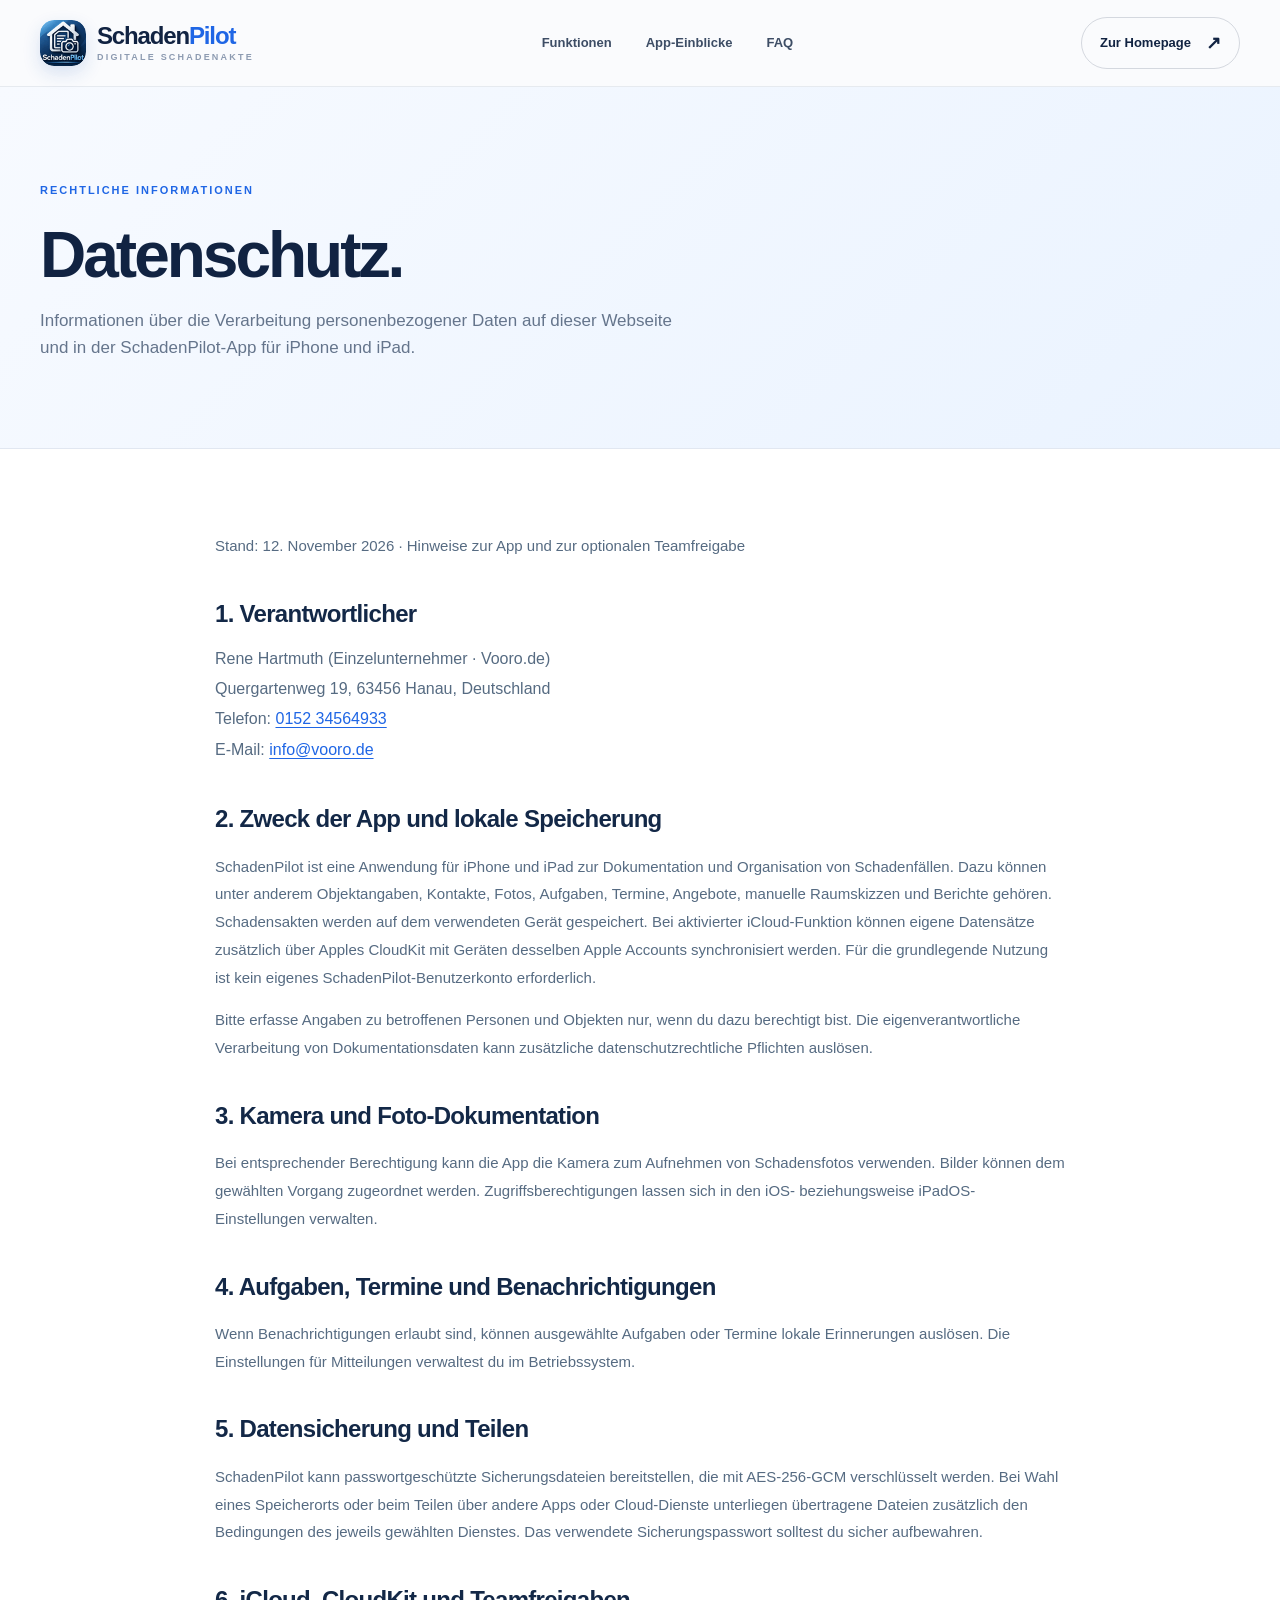
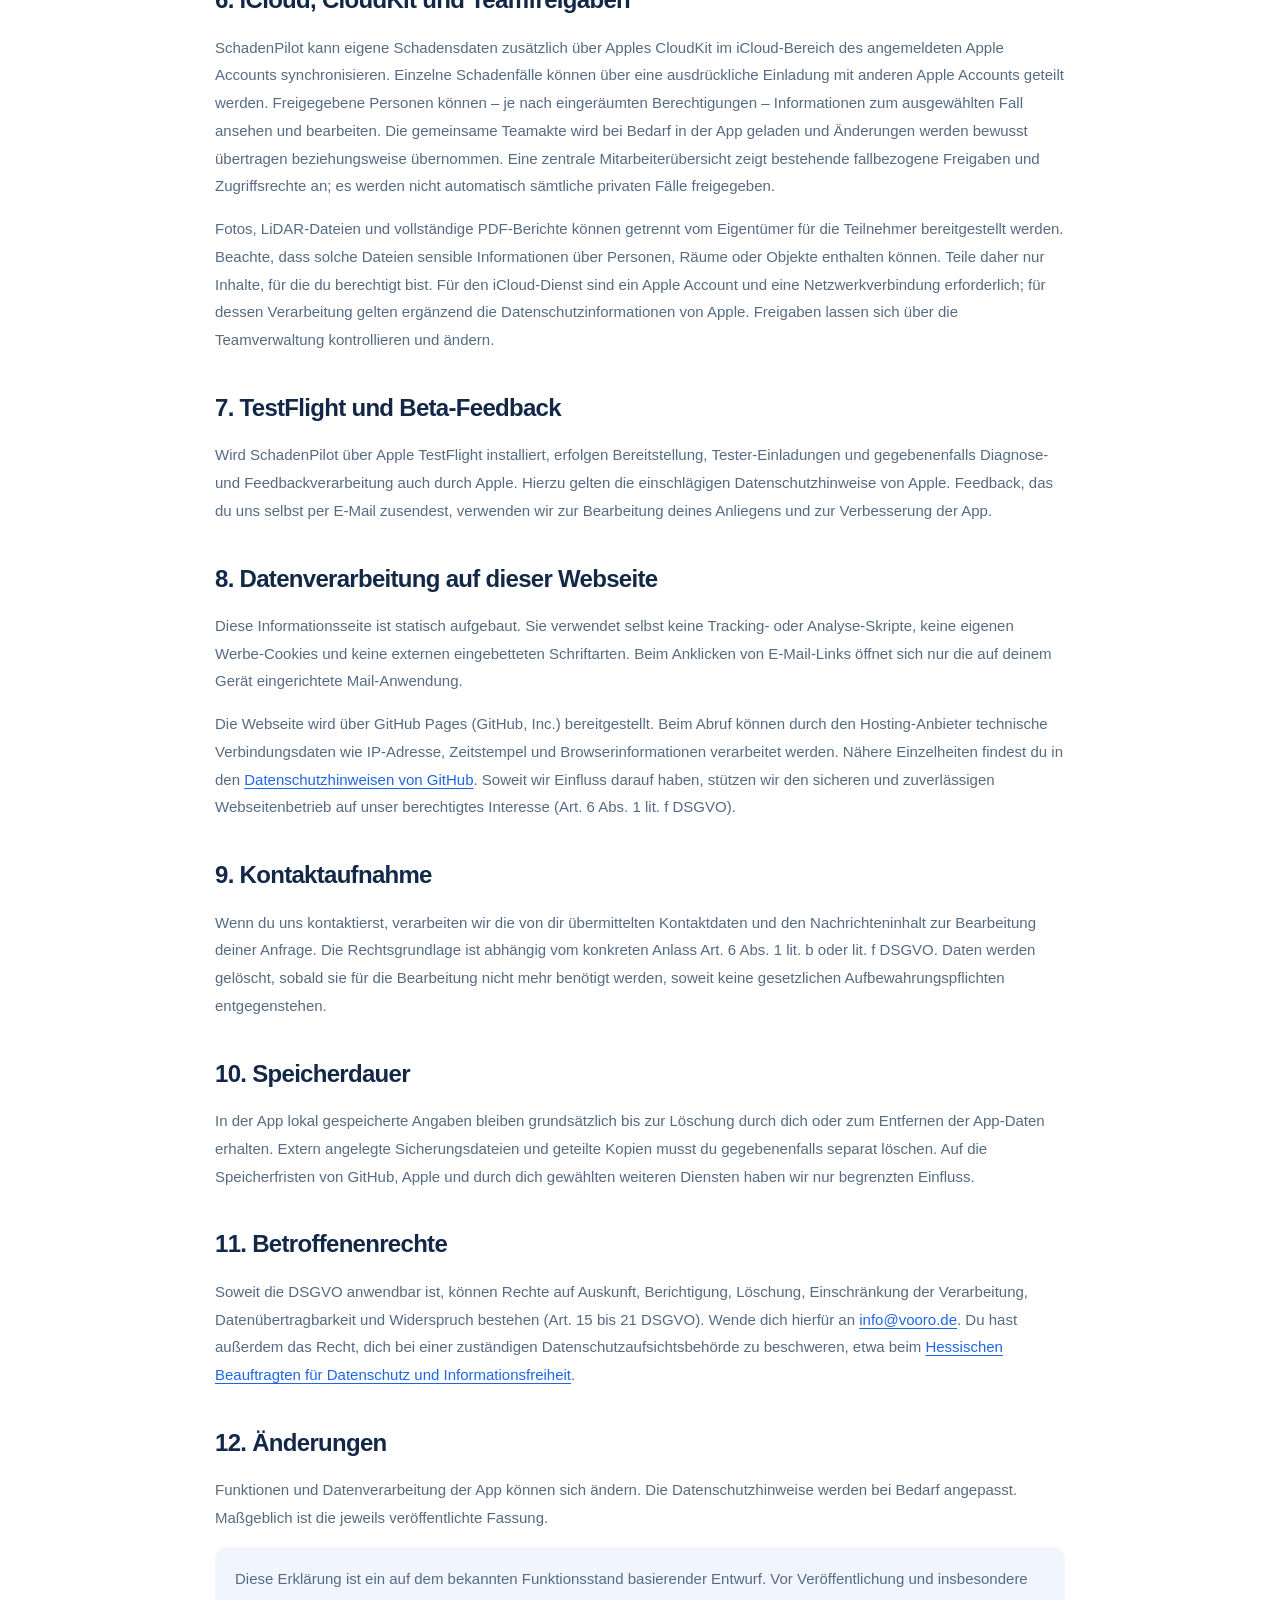
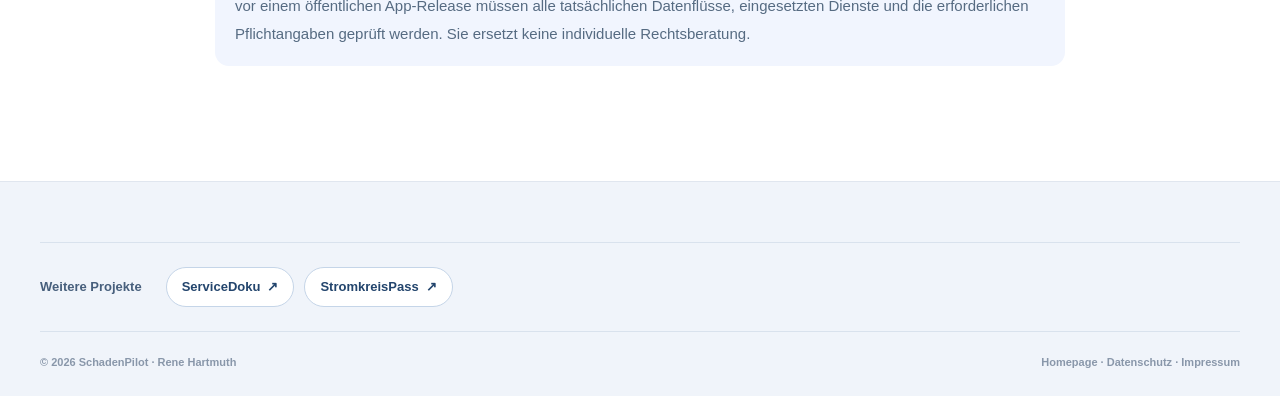
==== commit c63ec671: "Update privacy text for current CloudKit team sharing and LiDAR media" ====
--- a/datenschutz.html
+++ b/datenschutz.html
@@ -1,17 +1,17 @@
 <!doctype html><html lang="de"><head><meta charset="utf-8"><meta name="viewport" content="width=device-width,initial-scale=1"><meta name="theme-color" content="#f6f8fc"><meta name="description" content="Datenschutzhinweise für die SchadenPilot-Webseite und die iPhone- und iPad-App."><link rel="icon" type="image/png" href="assets/images/schadenpilot-app-icon.png"><link rel="stylesheet" href="assets/styles.css"><title>Datenschutz | SchadenPilot</title></head><body>
 <a class="skip-link" href="#main">Zum Inhalt springen</a><header class="site-header"><div class="shell header-inner"><a class="brand" href="index.html" aria-label="SchadenPilot Startseite"><span class="brand-mark"><img src="assets/images/schadenpilot-app-icon.png" alt="" width="46" height="46" loading="eager"></span><span>Schaden<span class="brand-accent">Pilot</span><small>Digitale Schadenakte</small></span></a><nav class="desktop-nav" aria-label="Hauptnavigation"><a href="index.html#funktionen">Funktionen</a><a href="index.html#app-einblicke">App-Einblicke</a><a href="index.html#fragen">FAQ</a></nav><a class="header-cta" href="index.html">Zur Homepage <span aria-hidden="true">↗</span></a><button class="mobile-menu-button" aria-label="Menü öffnen" aria-controls="mobile-nav" aria-expanded="false"><span></span><span></span><span></span></button></div><nav class="mobile-nav" id="mobile-nav" aria-label="Mobile Navigation" hidden><a href="index.html">Startseite</a><a href="index.html#funktionen">Funktionen</a><a href="index.html#fragen">FAQ</a><a href="impressum.html">Impressum</a></nav></header>
-<main id="main"><section class="legal-hero"><div class="shell"><span class="section-index">RECHTLICHE INFORMATIONEN</span><h1>Datenschutz.</h1><p>Informationen über die Verarbeitung personenbezogener Daten auf dieser Webseite und in der SchadenPilot-Testversion.</p></div></section><section class="legal-main"><div class="shell"><div class="legal-card"><p class="legal-meta">Stand: 22. Oktober 2026 · Datenschutzhinweise zur aktuellen Testversion</p><h2>1. Verantwortlicher</h2><address>Rene Hartmuth (Einzelunternehmer · Vooro.de)<br>Quergartenweg 19, 63456 Hanau, Deutschland<br>Telefon: <a href="tel:+4915234564933">0152 34564933</a><br>E-Mail: <a href="mailto:info@vooro.de">info@vooro.de</a></address>
-<h2>2. Zweck der App und lokale Speicherung</h2><p>SchadenPilot ist eine Anwendung für iPhone und iPad zur Dokumentation und Organisation von Schadenfällen. Dazu können unter anderem Objektangaben, Kontakte, Fotos, Aufgaben, Termine, Angebote, manuelle Raumskizzen und Berichte gehören. Nach dem aktuellen Entwicklungsstand werden reguläre Schadenakten auf dem verwendeten Gerät lokal gespeichert. Für die grundlegende Nutzung ist kein eigenes SchadenPilot-Benutzerkonto erforderlich.</p><p>Bitte erfasse Angaben zu betroffenen Personen und Objekten nur, wenn du dazu berechtigt bist. Die eigenverantwortliche Verarbeitung von Dokumentationsdaten kann zusätzliche datenschutzrechtliche Pflichten auslösen.</p>
+<main id="main"><section class="legal-hero"><div class="shell"><span class="section-index">RECHTLICHE INFORMATIONEN</span><h1>Datenschutz.</h1><p>Informationen über die Verarbeitung personenbezogener Daten auf dieser Webseite und in der SchadenPilot-App für iPhone und iPad.</p></div></section><section class="legal-main"><div class="shell"><div class="legal-card"><p class="legal-meta">Stand: 12. November 2026 · Hinweise zur App und zur optionalen Teamfreigabe</p><h2>1. Verantwortlicher</h2><address>Rene Hartmuth (Einzelunternehmer · Vooro.de)<br>Quergartenweg 19, 63456 Hanau, Deutschland<br>Telefon: <a href="tel:+4915234564933">0152 34564933</a><br>E-Mail: <a href="mailto:info@vooro.de">info@vooro.de</a></address>
+<h2>2. Zweck der App und lokale Speicherung</h2><p>SchadenPilot ist eine Anwendung für iPhone und iPad zur Dokumentation und Organisation von Schadenfällen. Dazu können unter anderem Objektangaben, Kontakte, Fotos, Aufgaben, Termine, Angebote, manuelle Raumskizzen und Berichte gehören. Schadensakten werden auf dem verwendeten Gerät gespeichert. Bei aktivierter iCloud-Funktion können eigene Datensätze zusätzlich über Apples CloudKit mit Geräten desselben Apple Accounts synchronisiert werden. Für die grundlegende Nutzung ist kein eigenes SchadenPilot-Benutzerkonto erforderlich.</p><p>Bitte erfasse Angaben zu betroffenen Personen und Objekten nur, wenn du dazu berechtigt bist. Die eigenverantwortliche Verarbeitung von Dokumentationsdaten kann zusätzliche datenschutzrechtliche Pflichten auslösen.</p>
 <h2>3. Kamera und Foto-Dokumentation</h2><p>Bei entsprechender Berechtigung kann die App die Kamera zum Aufnehmen von Schadensfotos verwenden. Bilder können dem gewählten Vorgang zugeordnet werden. Zugriffsberechtigungen lassen sich in den iOS- beziehungsweise iPadOS-Einstellungen verwalten.</p>
 <h2>4. Aufgaben, Termine und Benachrichtigungen</h2><p>Wenn Benachrichtigungen erlaubt sind, können ausgewählte Aufgaben oder Termine lokale Erinnerungen auslösen. Die Einstellungen für Mitteilungen verwaltest du im Betriebssystem.</p>
 <h2>5. Datensicherung und Teilen</h2><p>SchadenPilot kann passwortgeschützte Sicherungsdateien bereitstellen, die mit AES-256-GCM verschlüsselt werden. Bei Wahl eines Speicherorts oder beim Teilen über andere Apps oder Cloud-Dienste unterliegen übertragene Dateien zusätzlich den Bedingungen des jeweils gewählten Dienstes. Das verwendete Sicherungspasswort solltest du sicher aufbewahren.</p>
-<h2>6. CloudKit-Testfunktion</h2><p>Im Rahmen der Beta-Erprobung wird eine optionale Teamfreigabe über Apple CloudKit mit künstlichen Testeinträgen geprüft. Die Nutzung kann eine Anmeldung bei iCloud voraussetzen. Die automatische Synchronisierung echter Schadenakten zwischen verschiedenen Personen ist gegenwärtig nicht Bestandteil dieser Testfunktion. Für iCloud-Dienste gelten ergänzend die Datenschutzinformationen von Apple.</p>
+<h2>6. iCloud, CloudKit und Teamfreigaben</h2><p>SchadenPilot kann eigene Schadensdaten zusätzlich über Apples CloudKit im iCloud-Bereich des angemeldeten Apple Accounts synchronisieren. Einzelne Schadenfälle können über eine ausdrückliche Einladung mit anderen Apple Accounts geteilt werden. Freigegebene Personen können – je nach eingeräumten Berechtigungen – Informationen zum ausgewählten Fall ansehen und bearbeiten. Die gemeinsame Teamakte wird bei Bedarf in der App geladen und Änderungen werden bewusst übertragen beziehungsweise übernommen. Eine zentrale Mitarbeiterübersicht zeigt bestehende fallbezogene Freigaben und Zugriffsrechte an; es werden nicht automatisch sämtliche privaten Fälle freigegeben.</p><p>Fotos, LiDAR-Dateien und vollständige PDF-Berichte können getrennt vom Eigentümer für die Teilnehmer bereitgestellt werden. Beachte, dass solche Dateien sensible Informationen über Personen, Räume oder Objekte enthalten können. Teile daher nur Inhalte, für die du berechtigt bist. Für den iCloud-Dienst sind ein Apple Account und eine Netzwerkverbindung erforderlich; für dessen Verarbeitung gelten ergänzend die Datenschutzinformationen von Apple. Freigaben lassen sich über die Teamverwaltung kontrollieren und ändern.</p>
 <h2>7. TestFlight und Beta-Feedback</h2><p>Wird SchadenPilot über Apple TestFlight installiert, erfolgen Bereitstellung, Tester-Einladungen und gegebenenfalls Diagnose- und Feedbackverarbeitung auch durch Apple. Hierzu gelten die einschlägigen Datenschutzhinweise von Apple. Feedback, das du uns selbst per E-Mail zusendest, verwenden wir zur Bearbeitung deines Anliegens und zur Verbesserung der App.</p>
 <h2>8. Datenverarbeitung auf dieser Webseite</h2><p>Diese Informationsseite ist statisch aufgebaut. Sie verwendet selbst keine Tracking- oder Analyse-Skripte, keine eigenen Werbe-Cookies und keine externen eingebetteten Schriftarten. Beim Anklicken von E-Mail-Links öffnet sich nur die auf deinem Gerät eingerichtete Mail-Anwendung.</p><p>Die Webseite wird über GitHub Pages (GitHub, Inc.) bereitgestellt. Beim Abruf können durch den Hosting-Anbieter technische Verbindungsdaten wie IP-Adresse, Zeitstempel und Browserinformationen verarbeitet werden. Nähere Einzelheiten findest du in den <a href="https://docs.github.com/de/site-policy/privacy-policies/github-general-privacy-statement" rel="noopener noreferrer" target="_blank">Datenschutzhinweisen von GitHub</a>. Soweit wir Einfluss darauf haben, stützen wir den sicheren und zuverlässigen Webseitenbetrieb auf unser berechtigtes Interesse (Art. 6 Abs. 1 lit. f DSGVO).</p>
 <h2>9. Kontaktaufnahme</h2><p>Wenn du uns kontaktierst, verarbeiten wir die von dir übermittelten Kontaktdaten und den Nachrichteninhalt zur Bearbeitung deiner Anfrage. Die Rechtsgrundlage ist abhängig vom konkreten Anlass Art. 6 Abs. 1 lit. b oder lit. f DSGVO. Daten werden gelöscht, sobald sie für die Bearbeitung nicht mehr benötigt werden, soweit keine gesetzlichen Aufbewahrungspflichten entgegenstehen.</p>
 <h2>10. Speicherdauer</h2><p>In der App lokal gespeicherte Angaben bleiben grundsätzlich bis zur Löschung durch dich oder zum Entfernen der App-Daten erhalten. Extern angelegte Sicherungsdateien und geteilte Kopien musst du gegebenenfalls separat löschen. Auf die Speicherfristen von GitHub, Apple und durch dich gewählten weiteren Diensten haben wir nur begrenzten Einfluss.</p>
 <h2>11. Betroffenenrechte</h2><p>Soweit die DSGVO anwendbar ist, können Rechte auf Auskunft, Berichtigung, Löschung, Einschränkung der Verarbeitung, Datenübertragbarkeit und Widerspruch bestehen (Art. 15 bis 21 DSGVO). Wende dich hierfür an <a href="mailto:info@vooro.de">info@vooro.de</a>. Du hast außerdem das Recht, dich bei einer zuständigen Datenschutzaufsichtsbehörde zu beschweren, etwa beim <a href="https://datenschutz.hessen.de/" target="_blank" rel="noopener noreferrer">Hessischen Beauftragten für Datenschutz und Informationsfreiheit</a>.</p>
-<h2>12. Änderungen</h2><p>Funktionen und Datenverarbeitung der Beta können sich ändern. Die Datenschutzhinweise werden bei Bedarf angepasst. Maßgeblich ist die jeweils veröffentlichte Fassung.</p>
+<h2>12. Änderungen</h2><p>Funktionen und Datenverarbeitung der App können sich ändern. Die Datenschutzhinweise werden bei Bedarf angepasst. Maßgeblich ist die jeweils veröffentlichte Fassung.</p>
 <p class="legal-note">Diese Erklärung ist ein auf dem bekannten Funktionsstand basierender Entwurf. Vor Veröffentlichung und insbesondere vor einem öffentlichen App-Release müssen alle tatsächlichen Datenflüsse, eingesetzten Dienste und die erforderlichen Pflichtangaben geprüft werden. Sie ersetzt keine individuelle Rechtsberatung.</p></div></div></section></main>
 <footer class="site-footer"><div class="shell"><nav class="other-projects" aria-label="Weitere Projekte">
   <span class="other-projects-label">Weitere Projekte</span>
--- a/assets/styles.css
+++ b/assets/styles.css
@@ -43,3 +43,42 @@
   .floating-note small{font-size:9px}
   .note-icon{width:27px;height:27px;font-size:14px}
 }
+
+
+/* Weitere Projekte – passend zum hellen SchadenPilot-Footer */
+.other-projects{display:flex;align-items:center;gap:14px 24px;flex-wrap:wrap;padding:24px 0;margin-bottom:0;border-top:1px solid #d9e2ed}
+.other-projects-label{font-size:13px;font-weight:750;color:#475f7c}
+.other-projects-links{display:flex;gap:10px;flex-wrap:wrap}
+.other-projects-links a{display:inline-flex;gap:7px;align-items:center;border:1px solid #c5d5e8;padding:9px 15px;border-radius:999px;background:#fff;color:#23456d;text-decoration:none;font-size:13px;font-weight:700;transition:background .15s,border-color .15s}
+.other-projects-links a:hover,.other-projects-links a:focus-visible{background:#e8f1ff;border-color:#5089ce;color:#174e9b;text-decoration:none}
+@media(max-width:550px){.other-projects{align-items:flex-start;flex-direction:column;gap:12px}.other-projects-links{gap:8px}}
+
+
+/* SchadenPilot: 2D-Grundriss + LiDAR-3D-Schaubild in der Dokumentationskachel */
+.visual-documentation{align-items:center;padding:20px}
+.function-illustration-doc{width:min(100%,505px);height:auto;min-height:0;padding:21px 23px 16px;transform:rotate(-1deg)}
+.function-illustration-doc .illus-head{align-items:center;gap:12px}
+.illus-live{display:inline-flex;align-items:center;border-radius:100px;background:#e8f6fa;color:#1e7288;padding:6px 10px;font-size:9px;letter-spacing:1px;white-space:nowrap}
+.document-modes{display:grid;grid-template-columns:minmax(0,1fr) minmax(0,1fr);gap:12px;margin-top:15px}
+.document-mode{display:flex;flex-direction:column;align-items:center;min-width:0;min-height:231px;border:1px solid #dfecf2;border-radius:14px;background:#f8fcff;padding:11px 9px 10px;overflow:hidden}
+.document-mode-lidar{background:linear-gradient(160deg,#f4faff 0%,#e9f7fb 100%)}
+.mode-caption{font-size:10px;color:#39718d;font-weight:900;letter-spacing:1.05px;align-self:flex-start;white-space:nowrap}
+.function-illustration-doc .plan-art-compact{margin:15px auto 6px;width:91%;max-width:165px;grid-template-rows:69px 69px;transform:none}
+.plan-art-compact .room{border-width:2px;font-size:11px}
+.plan-art-compact .mark-door{right:-3px;height:23px;top:19px;width:5px}
+.lidar-model-art{display:block;width:100%;max-width:205px;height:156px;margin:1px auto 1px}
+.mode-foot{margin-top:auto;display:flex;align-items:center;justify-content:center;gap:5px;text-align:center;color:#456b81;font-size:10px;line-height:1.4;font-weight:750}
+.mode-red-dot{flex:none;width:7px;height:7px;background:#e74747;border-radius:100%}
+.function-illustration-doc .doc-caption{font-size:11px;line-height:1.4;color:#56798b;text-align:center;margin:12px 0 3px}
+.doc-art-note{display:block;text-align:center;color:#8aa1ad;font-size:9px;line-height:1.4}
+@media(max-width:470px){
+  .visual-documentation{padding:16px}
+  .function-illustration-doc{padding:15px 13px 13px;height:auto;min-height:0}
+  .document-modes{gap:8px;margin-top:12px}
+  .document-mode{min-height:198px;padding:9px 6px 8px}
+  .mode-caption{font-size:8px;letter-spacing:.7px}
+  .function-illustration-doc .plan-art-compact{grid-template-rows:56px 56px;margin-top:16px;max-width:132px}
+  .lidar-model-art{height:130px}
+  .mode-foot{font-size:8px}
+  .function-illustration-doc .doc-caption{font-size:10px}
+}
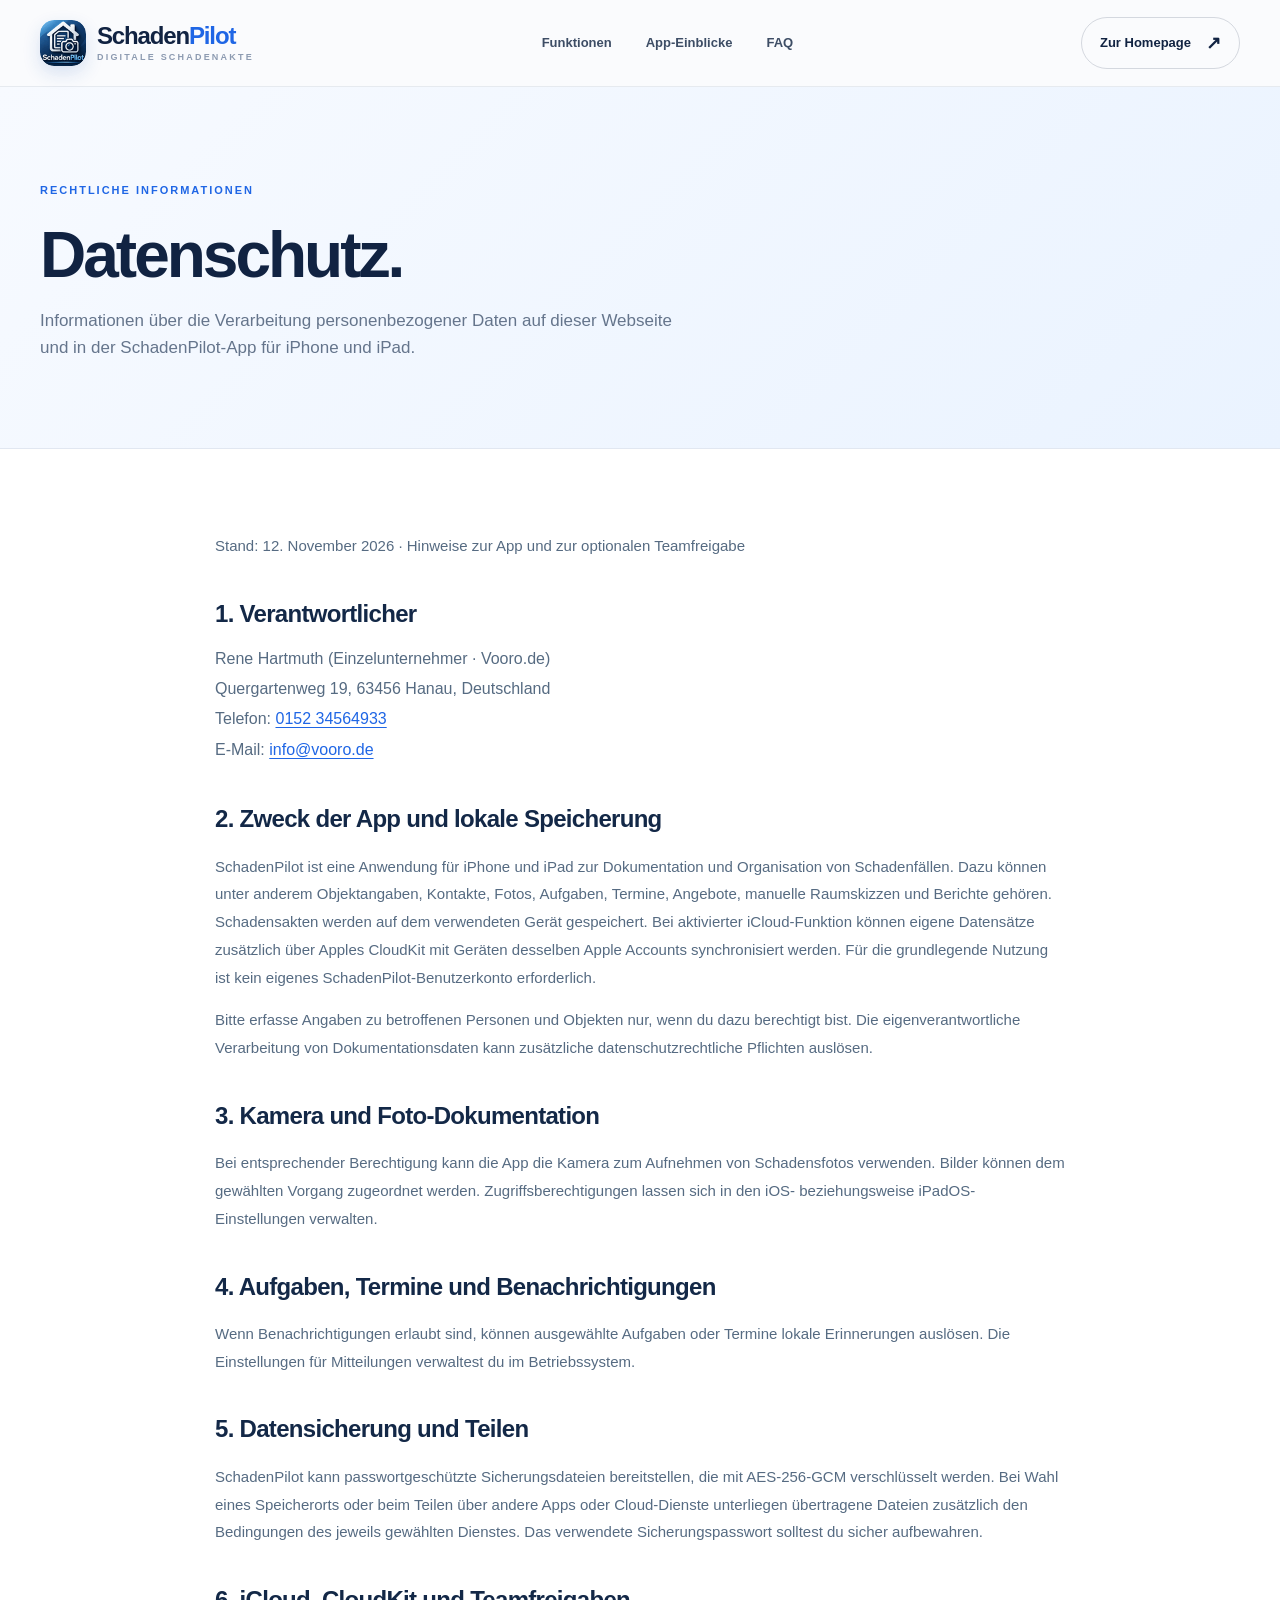
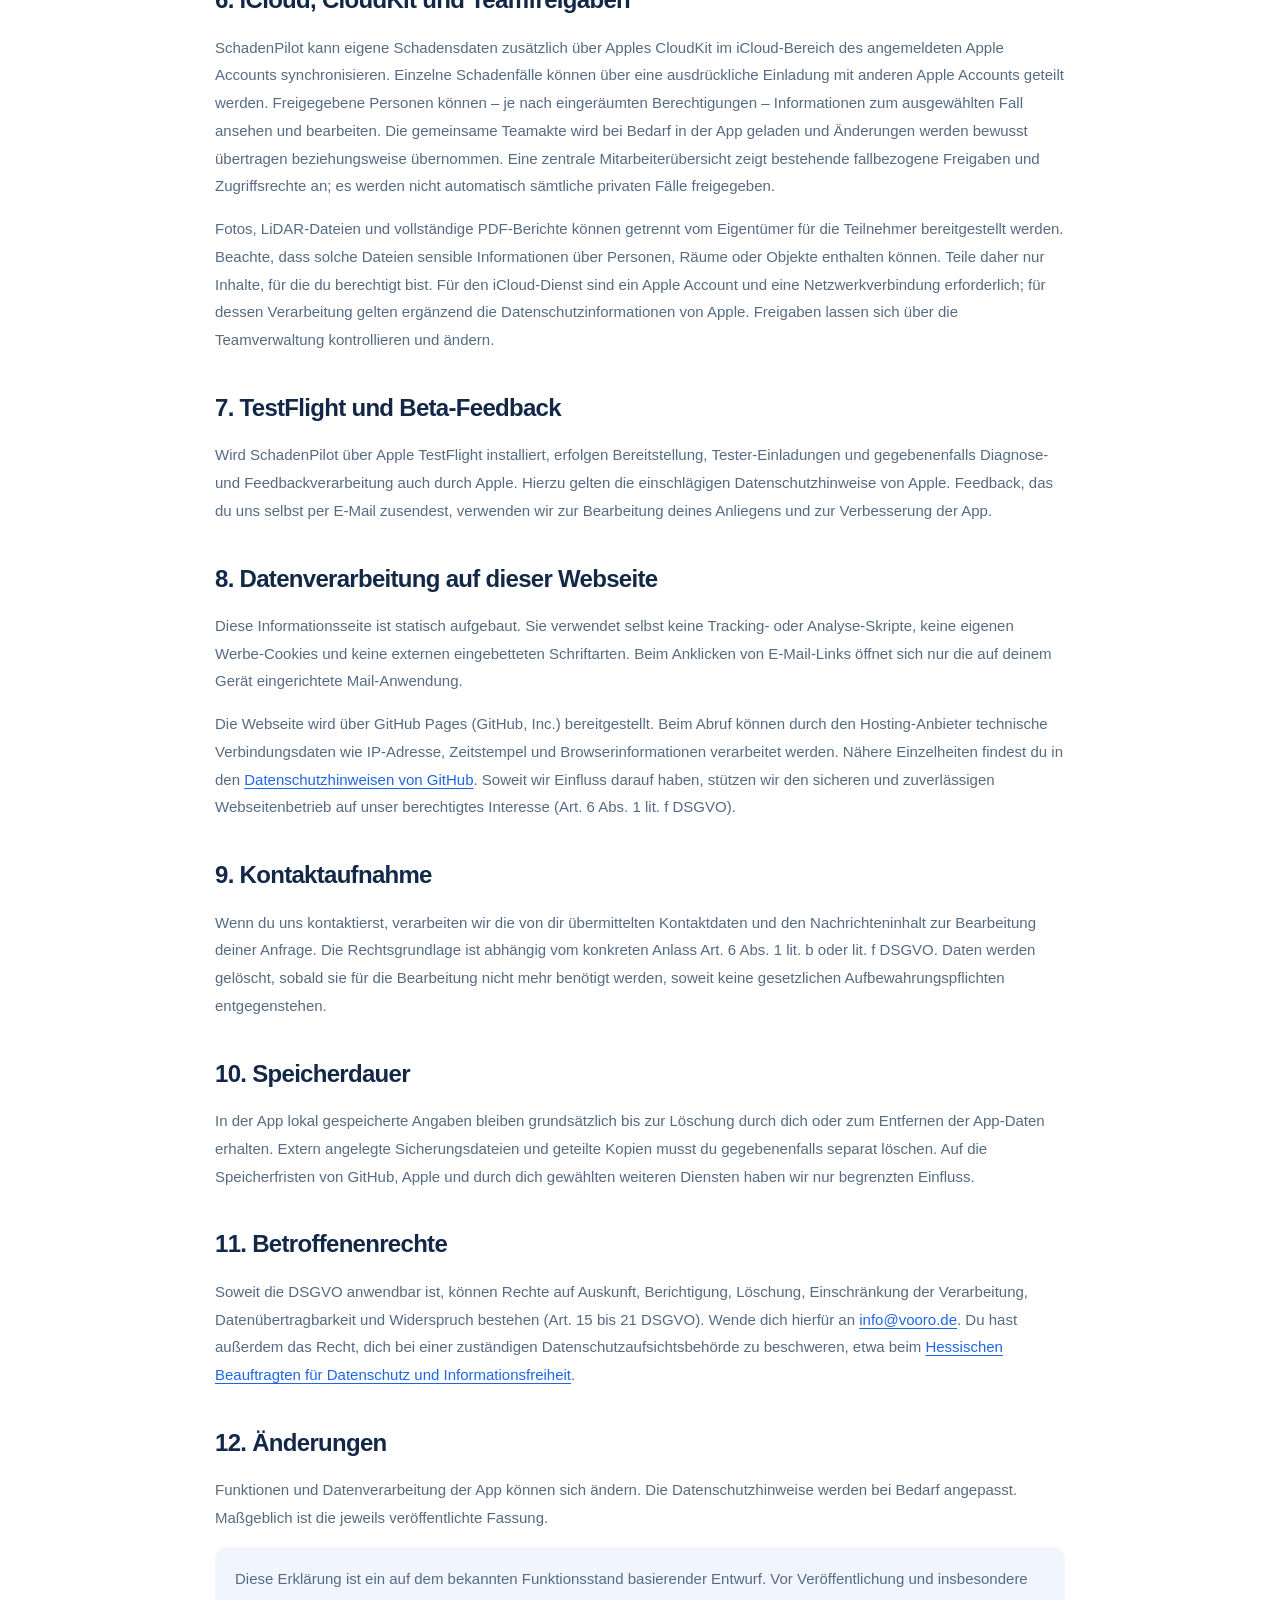
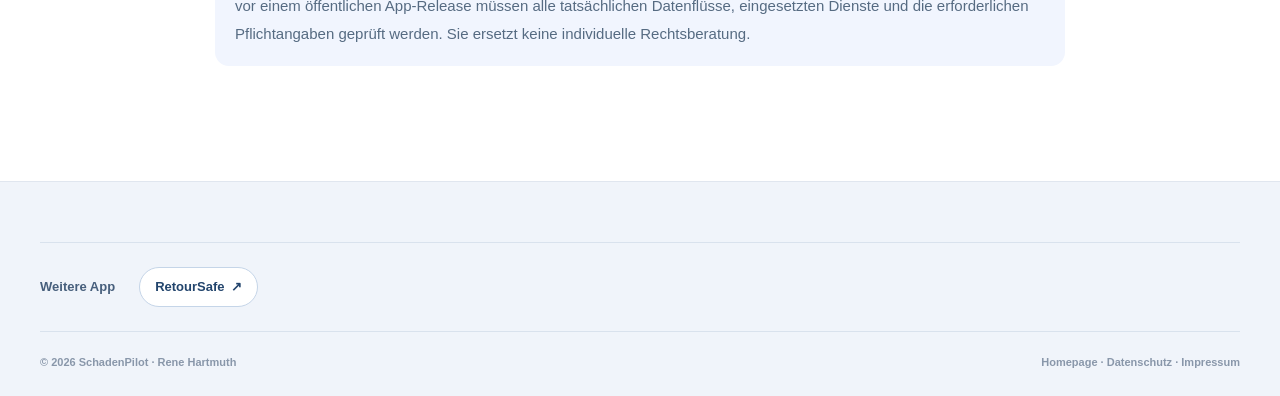
==== commit 69eabf7d: "Replace retired app links with RetourSafe cross-link" ====
--- a/datenschutz.html
+++ b/datenschutz.html
@@ -14,10 +14,9 @@
 <h2>12. Änderungen</h2><p>Funktionen und Datenverarbeitung der App können sich ändern. Die Datenschutzhinweise werden bei Bedarf angepasst. Maßgeblich ist die jeweils veröffentlichte Fassung.</p>
 <p class="legal-note">Diese Erklärung ist ein auf dem bekannten Funktionsstand basierender Entwurf. Vor Veröffentlichung und insbesondere vor einem öffentlichen App-Release müssen alle tatsächlichen Datenflüsse, eingesetzten Dienste und die erforderlichen Pflichtangaben geprüft werden. Sie ersetzt keine individuelle Rechtsberatung.</p></div></div></section></main>
 <footer class="site-footer"><div class="shell"><nav class="other-projects" aria-label="Weitere Projekte">
-  <span class="other-projects-label">Weitere Projekte</span>
+  <span class="other-projects-label">Weitere App</span>
   <div class="other-projects-links">
-    <a href="https://rhartmuth.github.io/servicedoku-website/" target="_blank" rel="noopener noreferrer">ServiceDoku <span aria-hidden="true">↗</span></a>
-    <a href="https://rhartmuth.github.io/stromkreispass-website/start.html" target="_blank" rel="noopener noreferrer">StromkreisPass <span aria-hidden="true">↗</span></a>
+    <a href="https://rhartmuth.github.io/retoursafe-website/" target="_blank" rel="noopener noreferrer" aria-label="RetourSafe – Retouren und Erstattungen verwalten">RetourSafe <span aria-hidden="true">↗</span></a>
   </div>
 </nav>
 <div class="footer-bottom"><span>© 2026 SchadenPilot · Rene Hartmuth</span><span><a href="index.html">Homepage</a> · <a href="datenschutz.html">Datenschutz</a> · <a href="impressum.html">Impressum</a></span></div></div></footer><script defer src="assets/app.js"></script></body></html>
